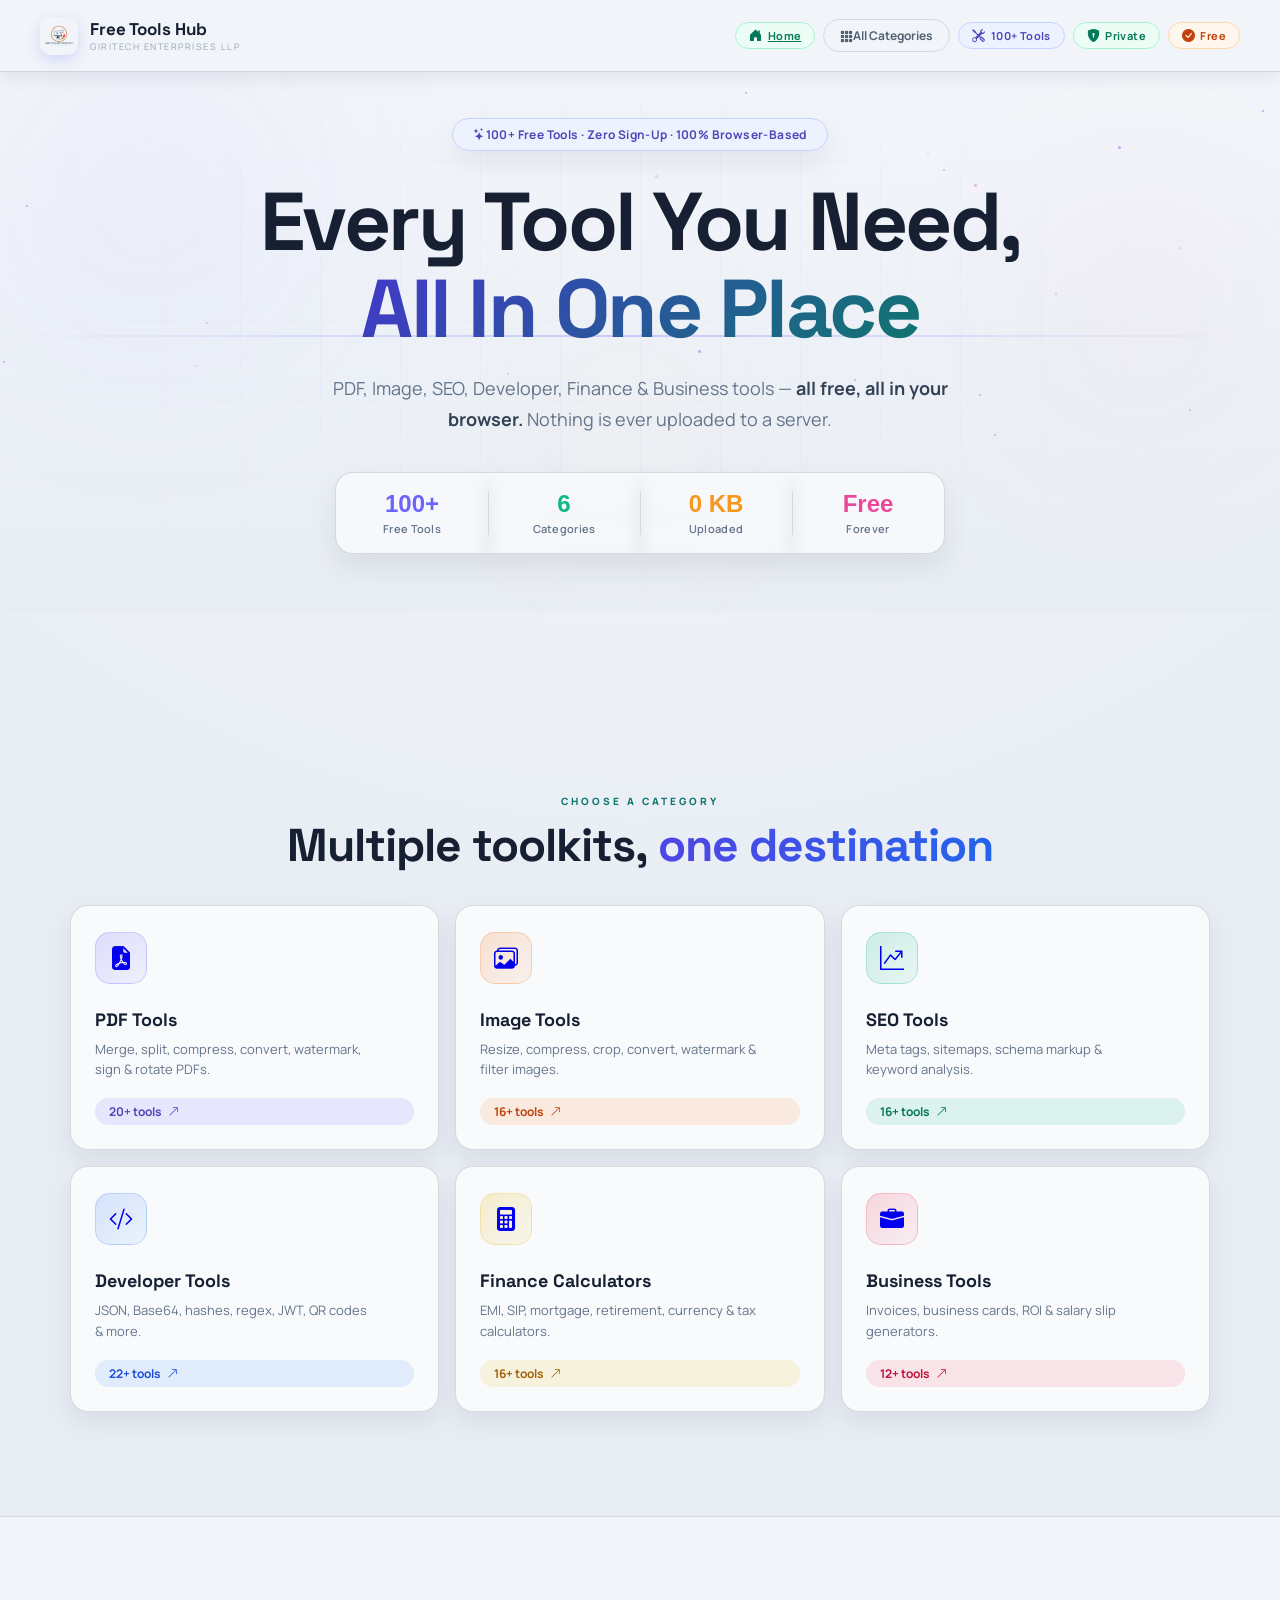
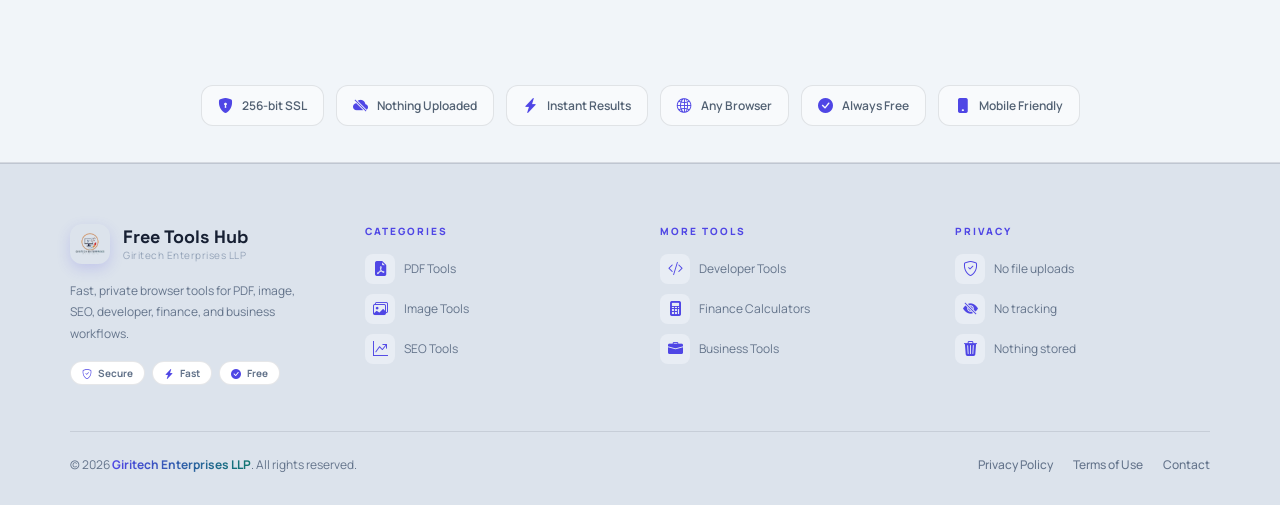
==== index.html @ 6972a011 "Add files via upload Updated the entire directory" ====
<!DOCTYPE html>
<html lang="en">
<head>
<meta charset="UTF-8"/>
<meta name="viewport" content="width=device-width,initial-scale=1.0"/>
<title>Free Online Tools Hub — PDF, Image, SEO, Developer & Finance | Giritech</title>
<meta name="description" content="100+ free online tools across PDF, Image, SEO, Developer, Finance & Business categories. 100% browser-based — your data never leaves your device."/>
<meta name="robots" content="index, follow"/>
<link rel="canonical" href="https://freetoolshub.giritech.co.in/"/>
<meta property="og:type" content="website"/>
<meta property="og:title" content="Free Online Tools Hub | Giritech Enterprises LLP"/>
<meta property="og:description" content="Fast, private browser tools for PDFs, images, SEO, developers, finance, and business."/>
<meta property="og:url" content="https://freetoolshub.giritech.co.in/"/>
<meta property="og:site_name" content="Giritech Enterprises LLP"/>
<meta name="twitter:card" content="summary"/>
<meta name="twitter:title" content="Free Online Tools Hub | Giritech Enterprises LLP"/>
<meta name="twitter:description" content="100+ free browser-based tools. Your files never leave your device."/>
<link rel="preconnect" href="https://fonts.googleapis.com"/>
<link rel="preconnect" href="https://fonts.gstatic.com" crossorigin/>
<link href="https://fonts.googleapis.com/css2?family=Manrope:wght@400;500;600;700;800&family=Space+Grotesk:wght@500;600;700&display=swap" rel="stylesheet"/>
<link rel="stylesheet" href="https://cdn.jsdelivr.net/npm/bootstrap-icons@1.11.3/font/bootstrap-icons.min.css"/>
<link rel="icon" type="image/x-icon" href="favicon.ico"/>
<link rel="stylesheet" href="css/common.css"/>
<!-- Monetag -->
<script>(function(s){s.dataset.zone='11674093',s.src='https://nap5k.com/tag.min.js'})([document.documentElement, document.body].filter(Boolean).pop().appendChild(document.createElement('script')))</script>
<!-- Monetag end -->
<script type="application/ld+json">
{"@context":"https://schema.org","@type":"WebSite","name":"Free Tools Hub","alternateName":"Giritech Enterprises LLP Free Online Tools","url":"https://freetoolshub.giritech.co.in/","publisher":{"@type":"Organization","name":"Giritech Enterprises LLP","url":"https://www.giritech.co.in"},"description":"100+ free browser-based tools for PDF, image, SEO, developer, finance, and business workflows."}
</script>
<style>
  .hub-page{background:radial-gradient(circle at 50% -10%,#F8FAFC 0%,var(--bg) 48%)}
  .hub-hero{min-height:68vh;padding-top:108px;padding-bottom:48px}
  .hub-hero .hero-grid{opacity:.48}
  .hub-hero .hero-orb{opacity:.55;filter:blur(90px)}
  .hub-hero .hero-content{max-width:880px}
  .hub-hero .hero-badge{background:#EEF2FF;border-color:#C7D2FE;color:#5146B8;box-shadow:0 10px 30px rgba(15,23,42,.08)}
  .hub-hero .hero-h1{font-size:clamp(40px,7vw,82px);letter-spacing:-2.5px}
  .hub-hero .hero-sub{color:#64748B;max-width:620px}
  .hub-hero .hero-sub strong{color:#334155}
  .hub-hero .stats-row{gap:0;border:1px solid rgba(15,23,42,.14);border-radius:18px;background:rgba(248,250,252,.84);backdrop-filter:blur(14px);overflow:hidden;max-width:610px;margin:0 auto;box-shadow:0 12px 28px rgba(15,23,42,.08)}
  .hub-hero .stat-card{min-width:145px;flex:1;border:0;border-radius:0;background:transparent;padding:17px 18px;position:relative}
  .hub-hero .stat-card+.stat-card:before{content:'';position:absolute;left:0;top:22%;height:56%;width:1px;background:rgba(15,23,42,.1)}
  .hub-section{padding:62px 24px 104px;max-width:1200px;margin:0 auto}
  .hub-section .section-intro{margin-bottom:34px}
  .hub-section .sec-label{color:#0F766E;letter-spacing:3px}
  .hub-section .section-h2{font-size:clamp(28px,4vw,46px)}
  .ad-slot{width:100%;max-width:728px;min-height:90px;margin:0 auto 30px;text-align:center;overflow:hidden;contain:layout paint}
  .ad-slot iframe{display:block;width:100%!important;max-width:728px;border:0;margin:0 auto}
  .ad-slot script{display:none}
  .hub-grid{padding:0;grid-template-columns:repeat(3,1fr);gap:16px}
  .hub-card{border-radius:18px;padding:26px 24px 24px;background:#F8FAFC;border-color:rgba(15,23,42,.14);min-height:244px;display:flex;flex-direction:column;box-shadow:0 10px 24px rgba(15,23,42,.07)}
  .hub-card:after{content:'';position:absolute;inset:auto 24px 0;height:2px;background:var(--tc);transform:scaleX(0);transform-origin:left;transition:transform .3s ease}
  .hub-card:hover{transform:translateY(-5px);border-color:color-mix(in srgb,var(--tc) 60%,white 10%);box-shadow:0 22px 50px rgba(15,23,42,.16)}
  .hub-card:hover:after{transform:scaleX(1)}
  .hub-card-icon{width:52px;height:52px;border-radius:15px;font-size:24px;margin-bottom:24px}
  .hub-card-title{font-size:18px;margin-bottom:8px}
  .hub-card-desc{color:#64748B;max-width:280px;margin-bottom:18px}
  .hub-card-count{margin-top:auto}
  @media(max-width:850px){.hub-grid{grid-template-columns:repeat(2,1fr)}}
  @media(max-width:560px){#nav{gap:8px;padding:10px 12px}.nav-brand{gap:8px;min-width:0}.nav-title{font-size:14px;white-space:nowrap}.nav-sub{display:none}.nav-pills{gap:4px}.pill{padding:5px 8px;font-size:10px}.hub-hero{min-height:0;padding-top:136px;padding-bottom:44px}.hub-hero .hero-badge{max-width:100%;padding:7px 12px;font-size:10px;white-space:normal;justify-content:center}.hub-hero .hero-h1{font-size:clamp(36px,11vw,52px);letter-spacing:-1.5px}.hub-hero .hero-sub{font-size:14px;line-height:1.6;margin-bottom:28px}.hub-hero .stats-row{display:grid;grid-template-columns:1fr 1fr;max-width:320px}.hub-hero .stat-card{min-width:0;padding:15px 10px}.hub-hero .stat-card:nth-child(3):before{display:none}.hub-section{padding:44px 16px 72px}.hub-section .section-intro{margin-bottom:26px}.hub-grid{grid-template-columns:1fr;gap:14px}.hub-card{min-height:220px;padding:22px 20px}.hub-card-icon{margin-bottom:18px}.ad-slot{min-height:50px;margin-bottom:24px}}
</style>
</head>
<body class="hub-page">

<nav id="nav">
  <a href="index.html" class="nav-brand">
    <img class="brand-mark" src="favicon.ico" alt="Giritech Enterprises LLP"/>
    <div class="nav-brand-text"><span class="nav-title">Free Tools Hub</span><span class="nav-sub">100+ Free Online Tools</span></div>
  </a>
  <div class="nav-pills">
    <a href="https://www.giritech.co.in" class="pill pill-green"><i class="bi bi-house-door-fill" aria-hidden="true"></i> Home</a>
    <span class="pill pill-purple"><i class="bi bi-grid-3x3-gap-fill" aria-hidden="true"></i> 100+ Tools</span>
    <span class="pill pill-green"><i class="bi bi-shield-lock-fill" aria-hidden="true"></i> Private</span>
    <span class="pill pill-orange"><i class="bi bi-check-circle-fill" aria-hidden="true"></i> Free</span>
  </div>
</nav>

<section class="hero hub-hero" id="hero">
  <div class="hero-grid" aria-hidden="true"></div>
  <div class="hero-orb orb1" aria-hidden="true"></div>
  <div class="hero-orb orb2" aria-hidden="true"></div>
  <div class="hero-orb orb3" aria-hidden="true"></div>
  <div class="scanline" aria-hidden="true"></div>
  <div id="particles" aria-hidden="true"></div>
  <div class="hero-content">
    
    <div class="fade-up"><span class="hero-badge"><i class="bi bi-stars" aria-hidden="true"></i> 100+ Free Tools · Zero Sign-Up · 100% Browser-Based</span></div>
    <h1 class="hero-h1 fade-up" style="animation-delay:.08s">Every Tool You Need,<br><span class="grad">All In One Place</span></h1>
    <p class="hero-sub fade-up" style="animation-delay:.16s">PDF, Image, SEO, Developer, Finance &amp; Business tools — <strong>all free, all in your browser.</strong> Nothing is ever uploaded to a server.</p>
    
    <div class="stats-row fade-up" style="animation-delay:.32s">
      <div class="stat-card"><span class="stat-num" style="color:#6C63FF">100+</span><span class="stat-label">Free Tools</span></div>
      <div class="stat-card"><span class="stat-num" style="color:#10B981">6</span><span class="stat-label">Categories</span></div>
      <div class="stat-card"><span class="stat-num" style="color:#F7971E">0 KB</span><span class="stat-label">Uploaded</span></div>
      <div class="stat-card"><span class="stat-num" style="color:#EC4899">Free</span><span class="stat-label">Forever</span></div>
    </div>
  </div>
</section>

<section class="hub-section">
    <div class="section-intro">
      <div class="ad-slot" aria-label="Sponsored content">
        <script>
          atOptions = {
            'key' : 'a992779e286e363959c3031c5b8635be',
            'format' : 'iframe',
            'height' : 90,
            'width' : 728,
            'params' : {}
          };
        </script>
        <script src="https://www.highrevenueformat.com/a992779e286e363959c3031c5b8635be/invoke.js"></script>
      </div>
    <span class="sec-label">Choose a category</span>
    <h2 class="section-h2">Multiple toolkits, <span class="grad2">one destination</span></h2>
  </div>

  <div class="hub-grid">
    <a href="pdf-tools.html" class="hub-card" style="--tc:#6C63FF">
      <div class="hub-card-icon" style="background:linear-gradient(135deg,#6C63FF30,#6C63FF10);border:1px solid #6C63FF40"><i class="bi bi-file-earmark-pdf-fill" aria-hidden="true"></i></div>
      <div class="hub-card-title">PDF Tools</div>
      <div class="hub-card-desc">Merge, split, compress, convert, watermark, sign &amp; rotate PDFs.</div>
      <span class="hub-card-count" style="background:#6C63FF20;color:#5146B8">20+ tools <i class="bi bi-arrow-up-right" aria-hidden="true"></i></span>
    </a>

    <a href="image-tools.html" class="hub-card" style="--tc:#F97316">
      <div class="hub-card-icon" style="background:linear-gradient(135deg,#F9731630,#F9731610);border:1px solid #F9731640"><i class="bi bi-images" aria-hidden="true"></i></div>
      <div class="hub-card-title">Image Tools</div>
      <div class="hub-card-desc">Resize, compress, crop, convert, watermark &amp; filter images.</div>
      <span class="hub-card-count" style="background:#F9731620;color:#C2410C">16+ tools <i class="bi bi-arrow-up-right" aria-hidden="true"></i></span>
    </a>

    <a href="seo-tools.html" class="hub-card" style="--tc:#10B981">
      <div class="hub-card-icon" style="background:linear-gradient(135deg,#10B98130,#10B98110);border:1px solid #10B98140"><i class="bi bi-graph-up-arrow" aria-hidden="true"></i></div>
      <div class="hub-card-title">SEO Tools</div>
      <div class="hub-card-desc">Meta tags, sitemaps, schema markup &amp; keyword analysis.</div>
      <span class="hub-card-count" style="background:#10B98120;color:#047857">16+ tools <i class="bi bi-arrow-up-right" aria-hidden="true"></i></span>
    </a>

    <a href="dev-tools.html" class="hub-card" style="--tc:#3B82F6">
      <div class="hub-card-icon" style="background:linear-gradient(135deg,#3B82F630,#3B82F610);border:1px solid #3B82F640"><i class="bi bi-code-slash" aria-hidden="true"></i></div>
      <div class="hub-card-title">Developer Tools</div>
      <div class="hub-card-desc">JSON, Base64, hashes, regex, JWT, QR codes &amp; more.</div>
      <span class="hub-card-count" style="background:#3B82F620;color:#1D4ED8">22+ tools <i class="bi bi-arrow-up-right" aria-hidden="true"></i></span>
    </a>

    <a href="finance-tools.html" class="hub-card" style="--tc:#EAB308">
      <div class="hub-card-icon" style="background:linear-gradient(135deg,#EAB30830,#EAB30810);border:1px solid #EAB30840"><i class="bi bi-calculator-fill" aria-hidden="true"></i></div>
      <div class="hub-card-title">Finance Calculators</div>
      <div class="hub-card-desc">EMI, SIP, mortgage, retirement, currency &amp; tax calculators.</div>
      <span class="hub-card-count" style="background:#EAB30820;color:#A16207">16+ tools <i class="bi bi-arrow-up-right" aria-hidden="true"></i></span>
    </a>

    <a href="business-tools.html" class="hub-card" style="--tc:#F43F5E">
      <div class="hub-card-icon" style="background:linear-gradient(135deg,#F43F5E30,#F43F5E10);border:1px solid #F43F5E40"><i class="bi bi-briefcase-fill" aria-hidden="true"></i></div>
      <div class="hub-card-title">Business Tools</div>
      <div class="hub-card-desc">Invoices, business cards, ROI &amp; salary slip generators.</div>
      <span class="hub-card-count" style="background:#F43F5E20;color:#BE123C">12+ tools <i class="bi bi-arrow-up-right" aria-hidden="true"></i></span>
    </a>
  </div>
  
</section>

<section class="trust-strip">
  <div class="trust-inner">
    <div class="trust-ad ad-slot" aria-label="Sponsored content">
      <script async="async" data-cfasync="false" src="https://pl30539934.effectivecpmnetwork.com/69bb447befc1f5a0e4f8febb022dc40a/invoke.js"></script>
      <div id="container-69bb447befc1f5a0e4f8febb022dc40a"></div>
    </div>
    <div class="trust-badges">
    <div class="badge-item"><i class="bi bi-shield-lock-fill" aria-hidden="true"></i><span>256-bit SSL</span></div>
    <div class="badge-item"><i class="bi bi-cloud-slash-fill" aria-hidden="true"></i><span>Nothing Uploaded</span></div>
    <div class="badge-item"><i class="bi bi-lightning-charge-fill" aria-hidden="true"></i><span>Instant Results</span></div>
    <div class="badge-item"><i class="bi bi-globe2" aria-hidden="true"></i><span>Any Browser</span></div>
    <div class="badge-item"><i class="bi bi-check-circle-fill" aria-hidden="true"></i><span>Always Free</span></div>
    <div class="badge-item"><i class="bi bi-phone-fill" aria-hidden="true"></i><span>Mobile Friendly</span></div>
    </div>
    </div>
</section>

<footer class="site-footer">
  <div class="footer-inner">
    <div class="footer-grid">
      <div>
        <div class="footer-logo-wrap">
          <img class="brand-mark footer-mark" src="favicon.ico" alt="Giritech Enterprises LLP"/>
          <div><div class="footer-brand-name">Free Tools Hub</div><div class="footer-brand-sub">100+ Free Online Tools</div></div>
        </div>
        <p class="footer-desc">Free, fast &amp; completely private. Everything runs in your browser — no accounts, no limits.</p>
        <div class="footer-tags"><span class="ftag"><i class="bi bi-shield-check" aria-hidden="true"></i> Secure</span><span class="ftag"><i class="bi bi-lightning-charge-fill" aria-hidden="true"></i> Fast</span><span class="ftag"><i class="bi bi-check-circle-fill" aria-hidden="true"></i> Free</span></div>
      </div>
      <div>
        <h3 class="footer-col-title" style="color:#6C63FF">Categories</h3>
        <ul class="footer-list">
          <li onclick="location.href='pdf-tools.html'"><span class="ficon" style="background:rgba(108,99,255,0.12)"><i class="bi bi-file-earmark-pdf-fill" aria-hidden="true"></i></span>PDF Tools</li>
          <li onclick="location.href='image-tools.html'"><span class="ficon" style="background:rgba(108,99,255,0.12)"><i class="bi bi-images" aria-hidden="true"></i></span>Image Tools</li>
          <li onclick="location.href='seo-tools.html'"><span class="ficon" style="background:rgba(108,99,255,0.12)"><i class="bi bi-graph-up-arrow" aria-hidden="true"></i></span>SEO Tools</li>
        </ul>
      </div>
      <div>
        <h3 class="footer-col-title" style="color:#EC4899">More</h3>
        <ul class="footer-list">
          <li onclick="location.href='dev-tools.html'"><span class="ficon" style="background:rgba(236,72,153,0.12)"><i class="bi bi-code-slash" aria-hidden="true"></i></span>Developer Tools</li>
          <li onclick="location.href='finance-tools.html'"><span class="ficon" style="background:rgba(236,72,153,0.12)"><i class="bi bi-calculator-fill" aria-hidden="true"></i></span>Finance Calculators</li>
          <li onclick="location.href='business-tools.html'"><span class="ficon" style="background:rgba(236,72,153,0.12)"><i class="bi bi-briefcase-fill" aria-hidden="true"></i></span>Business Tools</li>
        </ul>
      </div>
      <div>
        <h3 class="footer-col-title" style="color:#10B981">Privacy</h3>
        <ul class="footer-list">
          <li><span class="ficon" style="background:rgba(16,185,129,0.12)"><i class="bi bi-shield-check" aria-hidden="true"></i></span>No file uploads</li>
          <li><span class="ficon" style="background:rgba(16,185,129,0.12)"><i class="bi bi-eye-slash-fill" aria-hidden="true"></i></span>No tracking</li>
          <li><span class="ficon" style="background:rgba(16,185,129,0.12)"><i class="bi bi-trash3-fill" aria-hidden="true"></i></span>Nothing stored</li>
        </ul>
      </div>
    </div>
    <div class="footer-bottom">
      <p class="footer-copy">© <span id="yr"></span> <span class="footer-brand-grad">Giritech Enterprises LLP</span>. All rights reserved.</p>
      <nav class="footer-links"><a href="https://www.giritech.co.in/privacy">Privacy Policy</a><a href="https://www.giritech.co.in/t&c">Terms of Use</a><a href="https://www.giritech.co.in/contact">Contact</a></nav>
    </div>
  </div>
</footer>

<script src="js/common.js"></script>
</body>
</html>
---- css/common.css ----
/* ════════════ FREE TOOLS HUB — common.css ════════════ */
*,*::before,*::after{box-sizing:border-box;margin:0;padding:0}
html{scroll-behavior:smooth;overflow-x:hidden}
:root{
  --bg:#E8EDF4;--surface:rgba(15,23,42,0.06);--border:rgba(15,23,42,0.14);
  --text:#172033;--text2:#526173;--text3:#64748B;--muted:#94A3B8;
  --p:#4F46E5;--s:#0F766E;--t:#D97706;
  --green:#0F766E;--blue:#2563EB;--radius:16px;--nav-h:72px;
}
body{font-family:'Manrope',system-ui,sans-serif;background:var(--bg);color:var(--text);min-height:100vh;-webkit-font-smoothing:antialiased;overflow-x:hidden}
::-webkit-scrollbar{width:7px}::-webkit-scrollbar-track{background:#DDE4ED}::-webkit-scrollbar-thumb{background:#94A3B8;border-radius:99px}

@keyframes fadeUp{from{opacity:0;transform:translateY(28px)}to{opacity:1;transform:translateY(0)}}
@keyframes float{0%,100%{transform:translateY(0) rotate(-2deg)}50%{transform:translateY(-14px) rotate(2deg)}}
@keyframes gradShift{0%{background-position:0% 50%}50%{background-position:100% 50%}100%{background-position:0% 50%}}
@keyframes scanLine{0%{top:-2px}100%{top:100%}}
@keyframes countUp{from{opacity:0;transform:scale(0.7)}to{opacity:1;transform:scale(1)}}
@keyframes twinkle{0%,100%{opacity:0;transform:scale(0.3)}50%{opacity:1;transform:scale(1)}}
@keyframes spin{to{transform:rotate(360deg)}}

.fade-up{animation:fadeUp 0.7s cubic-bezier(0.16,1,0.3,1) both}
.grad{background:linear-gradient(135deg,#4338CA,#0F766E);-webkit-background-clip:text;-webkit-text-fill-color:transparent;background-clip:text}
.grad2{background:linear-gradient(90deg,var(--p),var(--blue));-webkit-background-clip:text;-webkit-text-fill-color:transparent;background-clip:text}

/* NAV */
#nav{position:fixed;top:0;left:0;right:0;z-index:500;height:var(--nav-h);display:flex;align-items:center;justify-content:space-between;padding:0 40px;background:rgba(7,8,15,0.88);backdrop-filter:blur(24px);-webkit-backdrop-filter:blur(24px);border-bottom:1px solid rgba(255,255,255,0.07)}
.nav-brand{display:flex;align-items:center;gap:12px;text-decoration:none;cursor:pointer}
.nav-brand:has(> svg)::before{content:'';width:38px;height:38px;display:block;flex:0 0 auto;border-radius:11px;background:url('../favicon.ico') center/cover no-repeat;box-shadow:0 5px 14px rgba(79,70,229,.18)}
.nav-brand > svg{display:none}
.brand-mark{width:38px;height:38px;display:block;border-radius:11px;object-fit:cover;box-shadow:0 5px 14px rgba(79,70,229,.18)}
.footer-mark{width:40px;height:40px;border-radius:12px}
.bi{line-height:1;vertical-align:-.08em}
.nav-brand-text{display:flex;flex-direction:column}
.nav-title{font-family:'Space Grotesk',sans-serif;font-weight:700;font-size:17px;color:#172033;letter-spacing:0}
.nav-sub{font-size:9px;color:var(--muted);letter-spacing:1.5px;text-transform:uppercase}
.nav-pills{display:flex;align-items:center;gap:8px}
.nav-pills .bi{font-size:13px}
.nav-hub-link{font-size:12px;font-weight:700;color:var(--text2);text-decoration:none;padding:7px 16px;border-radius:99px;border:1px solid rgba(255,255,255,0.1);transition:all .2s}
.nav-hub-link:hover{color:var(--text);background:rgba(255,255,255,0.06)}
.pill{display:inline-flex;align-items:center;gap:5px;padding:5px 13px;border-radius:99px;font-size:11px;font-weight:700;letter-spacing:0.4px}
.pill-purple{background:rgba(108,99,255,0.15);color:#A78BFA;border:1px solid rgba(108,99,255,0.25)}
.pill-green{background:rgba(16,185,129,0.12);color:#34D399;border:1px solid rgba(16,185,129,0.25)}
.pill-orange{background:rgba(247,151,30,0.12);color:#FCD34D;border:1px solid rgba(247,151,30,0.25)}

/* HERO */
.hero{min-height:86vh;display:flex;flex-direction:column;align-items:center;justify-content:center;text-align:center;padding:90px 20px 50px;position:relative;overflow:hidden}
.hero-grid{position:absolute;inset:0;background-image:linear-gradient(rgba(108,99,255,0.05) 1px,transparent 1px),linear-gradient(90deg,rgba(108,99,255,0.05) 1px,transparent 1px);background-size:80px 80px;-webkit-mask-image:radial-gradient(ellipse at center,black 40%,transparent 80%);mask-image:radial-gradient(ellipse at center,black 40%,transparent 80%);pointer-events:none}
.hero-orb{position:absolute;border-radius:50%;filter:blur(70px);pointer-events:none}
.orb1{width:560px;height:560px;background:radial-gradient(circle,rgba(108,99,255,0.22),transparent 65%);top:-80px;left:-130px}
.orb2{width:440px;height:440px;background:radial-gradient(circle,rgba(236,72,153,0.16),transparent 65%);top:100px;right:-80px}
.orb3{width:360px;height:360px;background:radial-gradient(circle,rgba(247,151,30,0.1),transparent 65%);bottom:0;left:35%}
.scanline{position:absolute;left:0;right:0;height:2px;background:linear-gradient(90deg,transparent,rgba(108,99,255,0.5),transparent);animation:scanLine 7s linear infinite;pointer-events:none}
#particles{position:absolute;inset:0;pointer-events:none;overflow:hidden}
.hero-content{position:relative;z-index:2;max-width:800px;margin:0 auto}
.hero-badge{display:inline-flex;align-items:center;padding:7px 20px;border-radius:99px;background:rgba(108,99,255,0.18);color:#A78BFA;border:1px solid rgba(108,99,255,0.3);font-size:12px;font-weight:700;letter-spacing:0.4px;margin-bottom:28px}
.hero-h1{font-family:'Space Grotesk',sans-serif;font-size:clamp(34px,6.5vw,70px);font-weight:700;line-height:1.06;letter-spacing:-2px;margin-bottom:20px}
.hero-sub{font-size:clamp(15px,2.2vw,18px);color:var(--text3);max-width:540px;margin:0 auto 36px;line-height:1.75}
.hero-sub strong{color:var(--text2)}
.search-wrap{position:relative;max-width:480px;margin:0 auto 48px}
.search-glow{position:absolute;inset:-1px;border-radius:60px;background:linear-gradient(135deg,var(--p),var(--s),var(--t));background-size:200%;animation:gradShift 4s ease infinite;z-index:-1;filter:blur(9px);opacity:0.5}
.search-inner{position:relative;background:rgba(13,15,26,0.95);border-radius:60px;border:1px solid rgba(255,255,255,0.1);display:flex;align-items:center}
.search-icon{position:absolute;left:20px;font-size:17px;color:var(--text3);pointer-events:none}
#searchInput{width:100%;padding:16px 22px 16px 52px;border-radius:60px;border:none;font-size:15px;color:var(--text);outline:none;background:transparent;font-family:inherit}
#searchInput::placeholder{color:var(--text3)}
.stats-row{display:flex;flex-wrap:wrap;gap:14px;justify-content:center}
.stat-card{display:flex;flex-direction:column;align-items:center;padding:18px 24px;border-radius:18px;background:rgba(255,255,255,0.04);border:1px solid rgba(255,255,255,0.08);animation:countUp 0.5s cubic-bezier(0.34,1.56,0.64,1) both}
.stat-num{font-family:'Syne',sans-serif;font-size:24px;font-weight:800;margin-bottom:3px}
.stat-label{font-size:11px;color:var(--muted);font-weight:600;letter-spacing:0.3px}

/* TOOLS GRID */
.tools-section{padding:60px 24px 90px;max-width:1140px;margin:0 auto}
.section-intro{text-align:center;margin-bottom:46px}
.sec-label{display:block;font-size:10px;font-weight:800;letter-spacing:3px;text-transform:uppercase;color:var(--p);margin-bottom:12px}
.section-h2{font-family:'Space Grotesk',sans-serif;font-size:clamp(24px,3.6vw,40px);font-weight:700;color:var(--text);letter-spacing:-1px;line-height:1.1}
.section-sub{font-size:14px;color:var(--muted);margin-top:8px}
.cat-header{display:flex;align-items:center;gap:14px;margin-bottom:18px}
.cat-line{flex:1;height:1px;background:linear-gradient(90deg,rgba(108,99,255,0.22),transparent)}
.cat-icon{font-size:16px}
.cat-label{font-size:10px;font-weight:800;letter-spacing:3px;text-transform:uppercase;color:var(--p)}
.cat-section{margin-bottom:44px}
.tools-grid{display:grid;grid-template-columns:repeat(auto-fill,minmax(210px,1fr));gap:14px}
.tool-card{border-radius:18px;padding:23px 20px;cursor:pointer;text-align:left;position:relative;overflow:hidden;border:1px solid rgba(255,255,255,0.07);background:rgba(255,255,255,0.03);color:var(--text);width:100%;transition:transform .3s cubic-bezier(.16,1,.3,1),box-shadow .3s,border-color .3s;font-family:inherit}
.tool-card::before{content:'';position:absolute;inset:0;background:linear-gradient(135deg,var(--tc,#6C63FF),transparent 65%);opacity:0;transition:opacity .3s}
.tool-card:hover{transform:translateY(-5px);border-color:var(--tc,#6C63FF);box-shadow:0 20px 50px rgba(0,0,0,0.5),0 0 0 1px var(--tc,#6C63FF),0 0 32px var(--tc,#6C63FF)}
.tool-card:hover::before{opacity:.08}
.tc-blob1{position:absolute;top:-26px;right:-26px;width:96px;height:96px;border-radius:50%;pointer-events:none}
.tc-icon{width:46px;height:46px;border-radius:13px;display:flex;align-items:center;justify-content:center;font-size:21px;margin-bottom:13px}
.tc-cat{font-size:9px;font-weight:800;letter-spacing:1.8px;text-transform:uppercase;margin-bottom:5px}
.tc-title{font-family:'Space Grotesk',sans-serif;font-weight:600;font-size:14px;color:var(--text);margin-bottom:6px;line-height:1.3}
.tc-desc{font-size:11.5px;color:var(--text3);line-height:1.6;margin-bottom:15px}
.tc-cta{display:flex;align-items:center;gap:6px;font-size:11.5px;font-weight:700}
.tc-arrow{width:18px;height:18px;border-radius:50%;display:flex;align-items:center;justify-content:center;font-size:9px}
.no-results{text-align:center;color:var(--text3);font-size:15px;padding:60px 0}

/* PANEL */
.panel-section{padding-top:var(--nav-h)}
.panel-inner{max-width:640px;margin:0 auto;padding:40px 24px 90px}
.back-btn{display:inline-flex;align-items:center;gap:8px;background:none;border:1px solid rgba(255,255,255,0.1);cursor:pointer;color:var(--text2);font-weight:600;font-size:14px;padding:10px 20px;border-radius:99px;font-family:inherit;transition:all .2s;margin-bottom:30px}
.back-btn:hover{color:var(--text);border-color:rgba(255,255,255,0.22);background:rgba(255,255,255,0.05)}
.tool-header{border-radius:22px;padding:28px;margin-bottom:28px;position:relative;overflow:hidden}
.tool-header-glow{position:absolute;top:-40px;right:-40px;width:150px;height:150px;border-radius:50%;pointer-events:none}
.tool-header-body{display:flex;align-items:center;gap:18px;position:relative}
.tool-header-icon{width:64px;height:64px;border-radius:18px;display:flex;align-items:center;justify-content:center;font-size:30px;flex-shrink:0}
.tool-header-cat{font-size:9px;font-weight:800;letter-spacing:2px;text-transform:uppercase;display:block;margin-bottom:6px}
.tool-header-title{font-family:'Space Grotesk',sans-serif;font-size:21px;font-weight:700;color:var(--text);line-height:1.15}
.tool-header-desc{font-size:13px;color:var(--text3);margin-top:5px}

/* FORM ELEMENTS */
.setting-block{margin-bottom:20px}
.setting-label{display:block;font-weight:700;font-size:13px;color:var(--text2);margin-bottom:8px}
.inp,.ta,select.inp{width:100%;padding:13px 16px;border-radius:12px;border:1.5px solid rgba(255,255,255,0.09);background:rgba(255,255,255,0.04);color:var(--text);font-size:14px;outline:none;font-family:inherit;transition:border-color .2s,box-shadow .2s}
.inp:focus,.ta:focus{border-color:var(--p);box-shadow:0 0 0 3px rgba(108,99,255,0.15)}
.inp::placeholder,.ta::placeholder{color:var(--text3)}
.ta{resize:vertical;min-height:90px;line-height:1.6}
.ta.mono{font-family:'SF Mono',Consolas,monospace;font-size:13px}
.row2{display:grid;grid-template-columns:1fr 1fr;gap:14px}
.row3{display:grid;grid-template-columns:1fr 1fr 1fr;gap:10px}
@media(max-width:480px){.row2,.row3{grid-template-columns:1fr}}

.choice-row{display:flex;gap:10px;flex-wrap:wrap}
.ch{flex:1;min-width:80px;padding:11px 6px;border-radius:12px;border:1.5px solid rgba(255,255,255,0.1);background:rgba(255,255,255,0.03);color:#64748B;font-weight:700;font-size:13px;cursor:pointer;font-family:inherit;transition:all .2s}
.ch.active{color:var(--p);background:rgba(108,99,255,0.15);border-color:var(--p)}

input[type=range]{-webkit-appearance:none;appearance:none;height:5px;border-radius:99px;background:#1E293B;outline:none;cursor:pointer;width:100%}
input[type=range]::-webkit-slider-thumb{-webkit-appearance:none;width:20px;height:20px;border-radius:50%;background:linear-gradient(135deg,var(--p),var(--s));cursor:pointer;box-shadow:0 0 0 4px rgba(108,99,255,0.2),0 4px 12px rgba(108,99,255,0.5)}
input[type=color]{width:48px;height:38px;border:1.5px solid rgba(255,255,255,0.1);border-radius:9px;padding:2px;cursor:pointer;background:transparent}

.run-btn{width:100%;padding:16px;border-radius:14px;border:none;color:#fff;font-weight:800;font-size:16px;cursor:pointer;font-family:inherit;transition:all .25s;margin-top:6px}
.run-btn:disabled{background:#1E293B!important;color:#475569;cursor:not-allowed;box-shadow:none!important}
.btn-sm{padding:9px 18px;border-radius:10px;border:1.5px solid rgba(255,255,255,0.1);background:rgba(255,255,255,0.04);color:var(--text2);font-weight:700;font-size:12.5px;cursor:pointer;font-family:inherit;transition:all .2s}
.btn-sm:hover{color:var(--text);background:rgba(255,255,255,0.08)}

.msg{margin-top:15px;padding:13px 18px;border-radius:12px;font-weight:600;font-size:13.5px;line-height:1.5}
.msg a{color:inherit;text-decoration:underline}
.msg-ok{background:rgba(16,185,129,0.1);border:1px solid rgba(16,185,129,0.25);color:#34D399}
.msg-err{background:rgba(239,68,68,0.1);border:1px solid rgba(239,68,68,0.25);color:#F87171}
.msg-info{background:rgba(108,99,255,0.1);border:1px solid rgba(108,99,255,0.25);color:#A78BFA}

.out-block{margin-top:18px}
.out-head{display:flex;justify-content:space-between;align-items:center;margin-bottom:10px}
.out-label{font-weight:700;font-size:13px;color:var(--text2)}
.out-copy{padding:7px 16px;border-radius:8px;border:none;background:linear-gradient(135deg,var(--p),var(--s));color:#fff;font-weight:700;font-size:12px;cursor:pointer;font-family:inherit}

/* chips */
.chip-row{display:flex;flex-wrap:wrap;gap:8px;margin-top:14px}
.chip{display:flex;align-items:center;gap:8px;padding:7px 13px;border-radius:99px;font-size:12px;font-weight:600}
.chip-name{max-width:140px;overflow:hidden;text-overflow:ellipsis;white-space:nowrap}
.chip-size{font-size:10px;color:var(--text3)}
.chip-rm{border:none;background:none;cursor:pointer;color:var(--text3);font-size:13px;padding:0;line-height:1}

/* dropzone */
.dropzone{border:2px dashed rgba(255,255,255,0.14);border-radius:18px;padding:40px 24px;text-align:center;cursor:pointer;background:rgba(255,255,255,0.02);transition:all .3s;position:relative;overflow:hidden}
.dropzone.drag{background:rgba(108,99,255,0.08);border-color:var(--p)}
.dropzone-icon{font-size:46px;margin-bottom:12px;display:block}
.dropzone-title{font-weight:700;font-size:15px;color:var(--text);margin-bottom:6px}
.dropzone-sub{font-size:12px;color:var(--text3);margin-bottom:18px}
.dropzone-btn{display:inline-block;padding:10px 26px;border-radius:99px;border:none;color:#fff;font-weight:700;font-size:13px;cursor:pointer;font-family:inherit}

/* result tables / cards */
.res-table{width:100%;border-collapse:collapse;font-size:13px;margin-top:8px}
.res-table th,.res-table td{text-align:left;padding:9px 12px;border-bottom:1px solid rgba(255,255,255,0.07)}
.res-table th{color:var(--text2);font-weight:700;font-size:11px;text-transform:uppercase;letter-spacing:0.5px}
.res-table td{color:var(--text)}
.kv-grid{display:grid;gap:10px}
.kv-row{display:flex;justify-content:space-between;padding:10px 14px;border-radius:10px;background:rgba(255,255,255,0.03);border:1px solid rgba(255,255,255,0.06);font-size:13px}
.kv-row b{color:var(--text)}
.img-result{border-radius:14px;overflow:hidden;border:1px solid rgba(255,255,255,0.08);margin-bottom:14px;position:relative}
.img-result img,.img-result canvas{width:100%;display:block}
.img-dl{position:absolute;top:12px;right:12px;padding:8px 18px;border-radius:10px;background:rgba(0,0,0,0.72);color:#fff;font-weight:700;font-size:12px;text-decoration:none;backdrop-filter:blur(8px);border:none;cursor:pointer;font-family:inherit}
.canvas-wrap{border-radius:14px;overflow:hidden;border:1px solid rgba(255,255,255,0.08);background:repeating-conic-gradient(#1a1d29 0% 25%,#15171f 0% 50%) 50%/16px 16px}
.canvas-wrap canvas{max-width:100%;display:block;margin:0 auto}

/* TRUST STRIP */
.trust-strip{border-top:1px solid rgba(255,255,255,0.05);border-bottom:1px solid rgba(255,255,255,0.05);padding:36px 20px;background:rgba(255,255,255,0.01)}
.trust-inner{max-width:980px;margin:0 auto;display:flex;flex-wrap:wrap;gap:12px;justify-content:center}
.trust-ad{flex:0 0 100%;margin-bottom:4px}
.trust-badges{display:flex;flex-wrap:wrap;gap:12px;justify-content:center;width:100%}
.badge-item{display:flex;align-items:center;gap:9px;padding:11px 16px;border-radius:12px;background:rgba(255,255,255,0.03);border:1px solid rgba(255,255,255,0.07);font-size:12px;font-weight:600;color:var(--text3)}
.badge-item .bi{font-size:15px;color:var(--p)}

/* FOOTER */
.site-footer{background:#050609;border-top:1px solid rgba(255,255,255,0.06);padding:60px 40px 32px}
.footer-inner{max-width:1140px;margin:0 auto}
.footer-grid{display:grid;grid-template-columns:repeat(auto-fit,minmax(180px,1fr));gap:40px;padding-bottom:46px;border-bottom:1px solid rgba(255,255,255,0.06)}
.footer-logo-wrap{display:flex;align-items:center;gap:13px;margin-bottom:16px}
.footer-logo-wrap:has(> svg)::before{content:'';width:40px;height:40px;display:block;flex:0 0 auto;border-radius:12px;background:url('../favicon.ico') center/cover no-repeat;box-shadow:0 5px 14px rgba(79,70,229,.18)}
.footer-logo-wrap > svg{display:none}
.footer-brand-name{font-family:'Space Grotesk',sans-serif;font-weight:700;font-size:18px;color:var(--text)}
.footer-brand-sub{font-size:10px;color:var(--muted);letter-spacing:.5px}
.footer-desc{font-size:12px;color:var(--muted);line-height:1.8;max-width:230px}
.footer-tags{display:flex;flex-wrap:wrap;gap:7px;margin-top:16px}
.ftag{padding:4px 11px;border-radius:99px;background:rgba(255,255,255,0.04);border:1px solid rgba(255,255,255,0.08);font-size:10px;font-weight:700;color:var(--text3)}
.ftag .bi{margin-right:4px;color:var(--p)}
.footer-col-title{color:var(--p);font-weight:800;font-size:10px;letter-spacing:2px;text-transform:uppercase;margin-bottom:16px}
.footer-list{list-style:none;display:flex;flex-direction:column;gap:10px}
.footer-list li{display:flex;align-items:center;gap:9px;font-size:12px;color:var(--muted);cursor:pointer;transition:color .2s}
.footer-list li:hover{color:var(--text2)}
.ficon{width:30px;height:30px;border-radius:8px;display:flex;align-items:center;justify-content:center;font-size:15px;flex-shrink:0;background:#E8EDF4;color:var(--p)}
.footer-bottom{padding-top:24px;display:flex;flex-wrap:wrap;gap:14px;justify-content:space-between;align-items:center}
.footer-copy{font-size:12px;color:#1E293B}
.footer-brand-grad{background:linear-gradient(90deg,var(--p),var(--s));background-clip:text;-webkit-background-clip:text;-webkit-text-fill-color:transparent;font-weight:700}
.footer-links{display:flex;gap:20px}
.footer-links a{font-size:12px;color:#1E293B;text-decoration:none;font-weight:500;transition:color .2s}
.footer-links a:hover{color:var(--p)}

@media(max-width:560px){
  .trust-badges{display:grid;grid-template-columns:repeat(2,minmax(0,1fr));gap:8px}
  .badge-item{justify-content:center;padding:10px 8px;font-size:11px;min-width:0}
}

/* hub category cards (index.html) */
.hub-grid{display:grid;grid-template-columns:repeat(auto-fit,minmax(280px,1fr));gap:20px;max-width:1140px;margin:0 auto;padding:0 24px 100px}
.hub-card{display:block;text-decoration:none;border-radius:24px;padding:32px 28px;border:1.5px solid rgba(15,23,42,.12);background:#F8FAFC;position:relative;overflow:hidden;transition:all .3s cubic-bezier(.16,1,.3,1)}
.hub-card:hover{transform:translateY(-6px);box-shadow:0 24px 60px rgba(0,0,0,0.5)}
.hub-card-icon{width:60px;height:60px;border-radius:18px;display:flex;align-items:center;justify-content:center;font-size:28px;margin-bottom:18px}
.hub-card-title{font-family:'Space Grotesk',sans-serif;font-size:20px;font-weight:700;color:var(--text);margin-bottom:8px}
.hub-card-desc{font-size:13px;color:var(--text3);line-height:1.6;margin-bottom:16px}
.hub-card-count{display:inline-flex;align-items:center;gap:6px;font-size:12px;font-weight:700;padding:5px 14px;border-radius:99px}
.hub-card-count .bi{font-size:11px}

/* loading spinner */
.spinner{display:inline-block;width:16px;height:16px;border:2px solid rgba(255,255,255,0.2);border-top-color:#fff;border-radius:50%;animation:spin .7s linear infinite;vertical-align:middle;margin-right:8px}

@media(max-width:768px){
  #nav{padding:10px 16px;min-height:var(--nav-h);height:auto;flex-wrap:wrap;row-gap:9px}
  .nav-brand{flex:1;min-width:170px}
  .nav-pills{width:100%;overflow-x:auto;justify-content:flex-start;padding-bottom:2px;scrollbar-width:none}
  .nav-pills::-webkit-scrollbar{display:none}
  .pill-orange,.nav-hub-link{display:inline-flex;white-space:nowrap}
  .hero{padding:80px 16px 40px}
  .tools-section{padding:50px 16px 70px}
  .site-footer{padding:44px 18px 24px}
  .footer-grid{gap:30px}
}

/* Shared light surface treatment for every tool page. */
#nav{background:rgba(241,245,249,.94);border-bottom-color:rgba(15,23,42,.14);box-shadow:0 4px 20px rgba(15,23,42,.09)}
.nav-title,.footer-brand-name,.section-h2,.tc-title,.tool-header-title,.hub-card-title{color:var(--text)}
.nav-sub,.footer-brand-sub{color:#94A3B8}
.nav-hub-link{border-color:rgba(15,23,42,.12);color:var(--text2)}
.nav-hub-link:hover{color:var(--text);background:rgba(15,23,42,.05)}
.pill-purple{background:#EEF2FF;color:#5146B8;border-color:#C7D2FE}
.pill-green{background:#ECFDF5;color:#047857;border-color:#A7F3D0}
.pill-orange{background:#FFF7ED;color:#C2410C;border-color:#FED7AA}
.hero{background:linear-gradient(180deg,#F4F7FB 0%,#E8EDF4 100%)}
.hero-grid{background-image:linear-gradient(rgba(108,99,255,.06) 1px,transparent 1px),linear-gradient(90deg,rgba(108,99,255,.06) 1px,transparent 1px)}
.orb1{background:radial-gradient(circle,rgba(108,99,255,.12),transparent 65%)}
.orb2{background:radial-gradient(circle,rgba(236,72,153,.1),transparent 65%)}
.orb3{background:radial-gradient(circle,rgba(247,151,30,.08),transparent 65%)}
.scanline{background:linear-gradient(90deg,transparent,rgba(108,99,255,.28),transparent)}
.hero-badge{background:#EEF2FF;color:#5146B8;border-color:#C7D2FE}
.hero-sub,.tc-desc,.tool-header-desc,.section-sub{color:var(--text3)}
.hero-sub strong{color:var(--text2)}
.search-inner{background:#F8FAFC;border-color:rgba(15,23,42,.14);box-shadow:0 8px 24px rgba(15,23,42,.1)}
#searchInput{color:var(--text)}
#searchInput::placeholder{color:#94A3B8}
.stat-card{background:#F8FAFC;border-color:rgba(15,23,42,.13);box-shadow:0 8px 20px rgba(15,23,42,.08)}
.stat-label{color:#64748B}
.tool-card,.hub-card{background:#F8FAFC;border-color:rgba(15,23,42,.13);box-shadow:0 8px 24px rgba(15,23,42,.07)}
.tool-card:hover{box-shadow:0 18px 36px rgba(15,23,42,.12),0 0 0 1px var(--tc,#6C63FF)}
.back-btn,.btn-sm{border-color:rgba(15,23,42,.16);color:var(--text2);background:#F8FAFC}
.back-btn:hover,.btn-sm:hover{color:var(--text);background:#F8FAFC}
.inp,.ta,select.inp{border-color:rgba(15,23,42,.16);background:#F8FAFC;color:var(--text);box-shadow:0 3px 10px rgba(15,23,42,.05)}
.inp::placeholder,.ta::placeholder{color:#94A3B8}
.ch{border-color:rgba(15,23,42,.16);background:#F8FAFC;color:#64748B}
.ch.active{background:#EEF2FF}
input[type=range]{background:#CBD5E1}
input[type=color]{border-color:rgba(15,23,42,.14);background:#FFFFFF}
.run-btn{box-shadow:0 10px 20px rgba(108,99,255,.2)}
.run-btn:disabled{background:#E2E8F0!important;color:#94A3B8}
.msg-ok{color:#047857}.msg-err{color:#B91C1C}.msg-info{color:#5146B8}
.dropzone{border-color:#AAB7C8;background:#F8FAFC}
.dropzone.drag{background:#EEF2FF}
.res-table th,.res-table td{border-bottom-color:rgba(15,23,42,.1)}
.res-table th,.out-label,.setting-label{color:var(--text2)}
.res-table td,.kv-row b{color:var(--text)}
.kv-row{background:#F8FAFC;border-color:rgba(15,23,42,.13)}
.img-result,.canvas-wrap{border-color:rgba(15,23,42,.12)}
.canvas-wrap{background:repeating-conic-gradient(#E2E8F0 0% 25%,#F8FAFC 0% 50%) 50%/16px 16px}
.trust-strip{border-color:rgba(15,23,42,.12);background:#F1F5F9}
.badge-item{background:#F8FAFC;border-color:rgba(15,23,42,.1);color:var(--text2)}
.site-footer{background:#DCE3EC;border-top-color:rgba(15,23,42,.14)}
.footer-grid{border-bottom-color:rgba(15,23,42,.1)}
.footer-desc,.footer-list li{color:var(--text3)}
.footer-list li:hover{color:var(--text)}
.ftag{background:#FFFFFF;border-color:rgba(15,23,42,.1);color:var(--text3)}
.footer-copy,.footer-links a{color:#64748B}
.footer-links a:hover{color:var(--p)}

@media(max-width:560px){
  :root{--nav-h:116px}
  #nav{padding:10px 12px}
  .nav-brand{min-width:0}
  .nav-pills{gap:6px}
  .nav-pills .pill{padding:7px 10px;font-size:10px}
  .nav-title{font-size:15px}
  .nav-brand:has(> svg)::before{width:30px;height:30px;border-radius:9px}
  .hero{padding-top:136px}
  .panel-section{padding-top:var(--nav-h)}
  .panel-inner{padding:26px 16px 72px}
  .tool-header{padding:20px}
  .tool-header-body{align-items:flex-start}
}
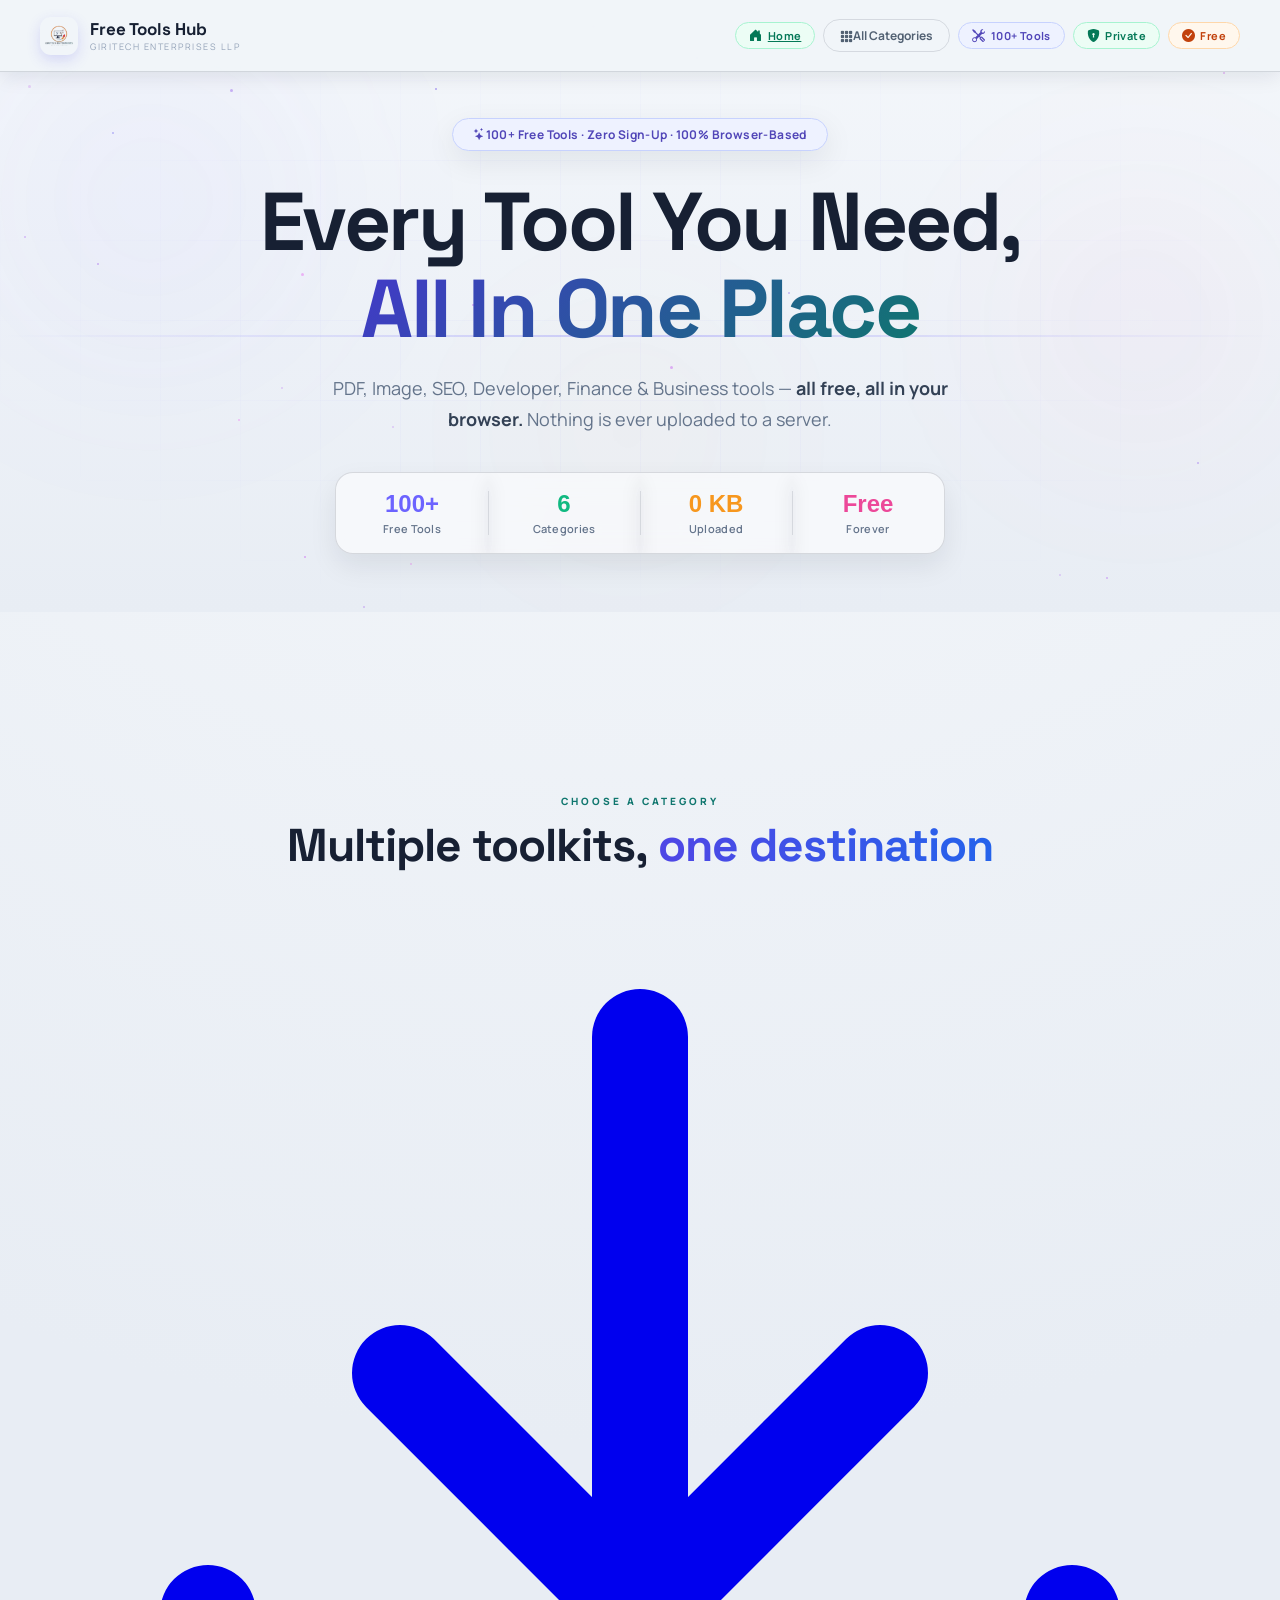
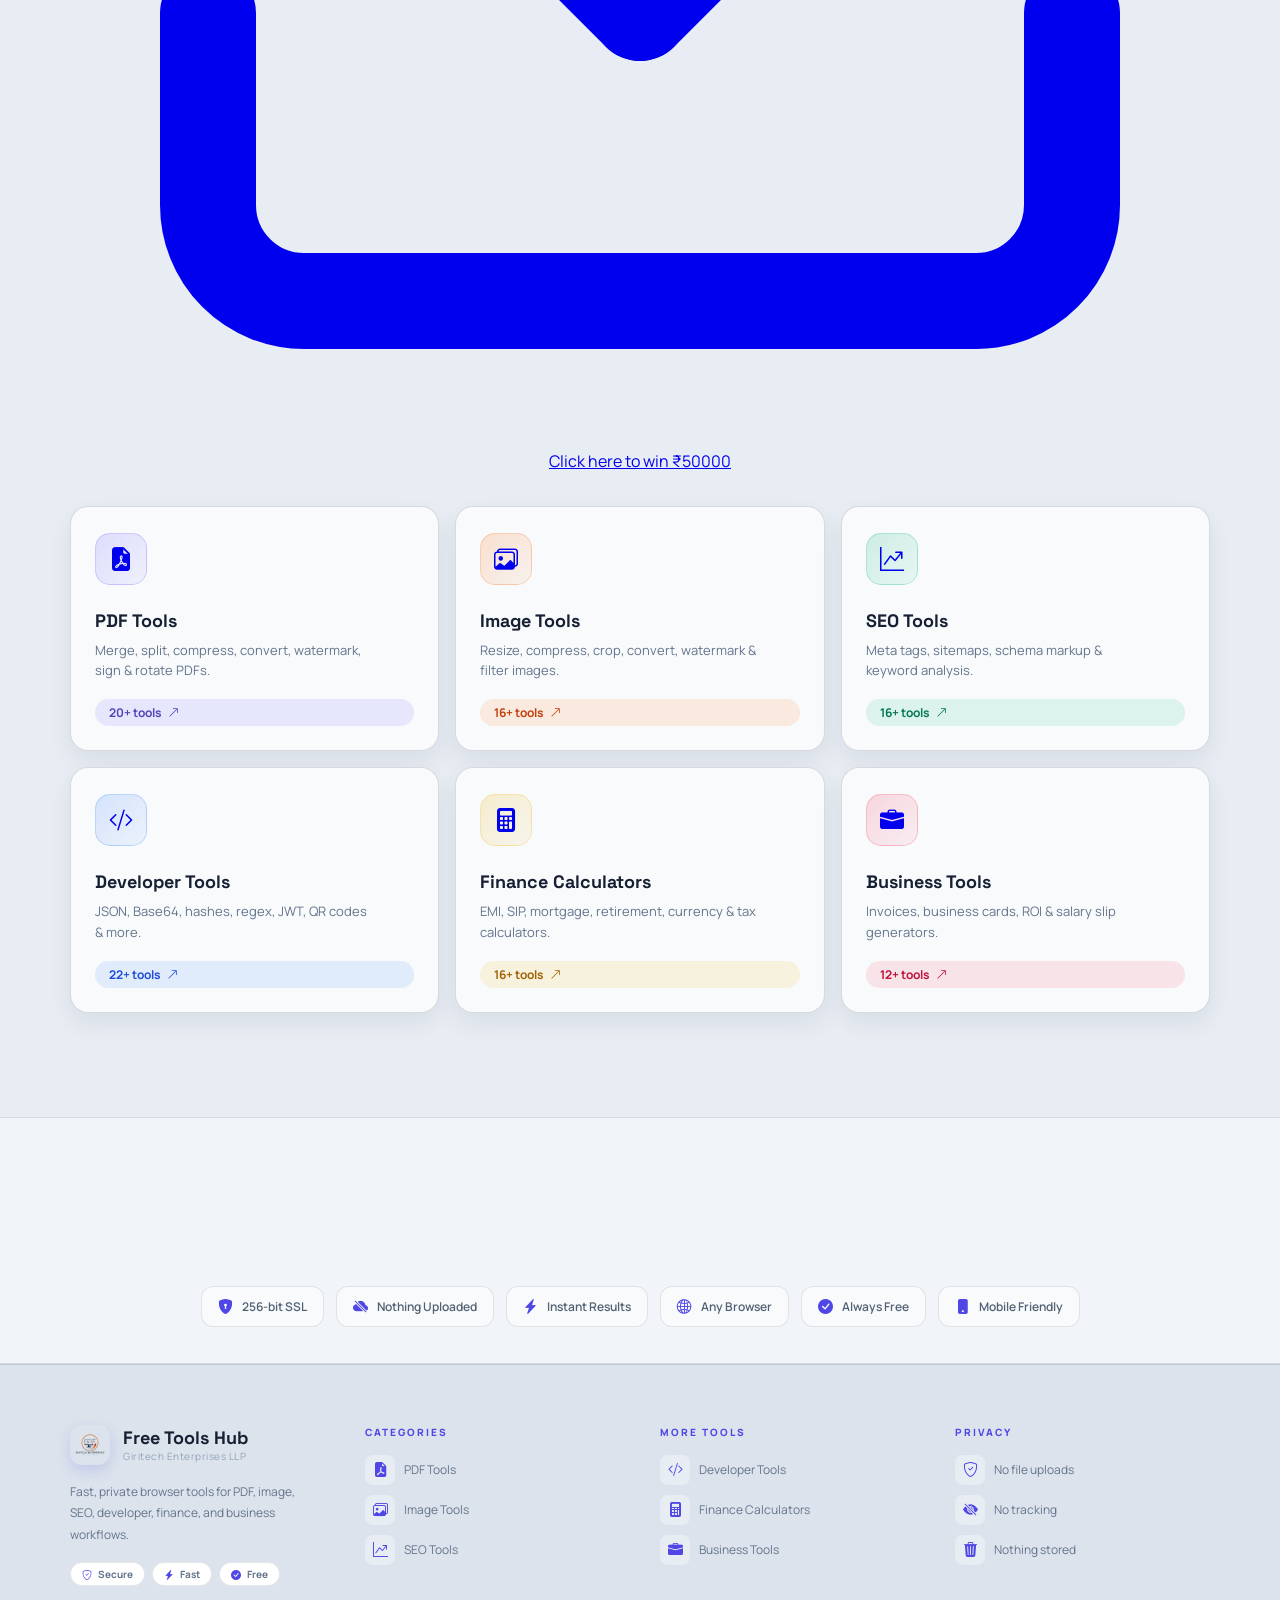
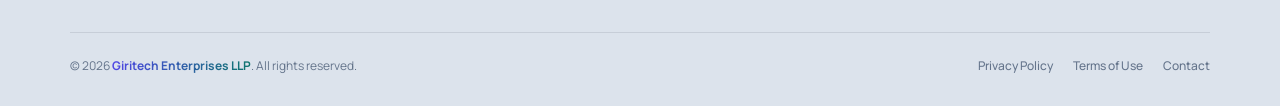
==== commit b7ac3691: "Adsterra Smart link Adsterra Smart link added into webpage" ====
--- a/index.html
+++ b/index.html
@@ -113,6 +113,16 @@
       </div>
     <span class="sec-label">Choose a category</span>
     <h2 class="section-h2">Multiple toolkits, <span class="grad2">one destination</span></h2>
+      <br>
+      <a class="download-btn" href="https://asiafilm.org/4/296685960165ee6d7696e6f0bd67b833">
+    <svg viewBox="0 0 24 24" fill="none" stroke="currentColor"
+         stroke-width="2" stroke-linecap="round" stroke-linejoin="round">
+      <path d="M21 15v4a2 2 0 0 1-2 2H5a2 2 0 0 1-2-2v-4" />
+      <polyline points="7 10 12 15 17 10" />
+      <line x1="12" y1="15" x2="12" y2="3" />
+    </svg>
+    Click here to win ₹50000
+  </a>
   </div>
 
   <div class="hub-grid">
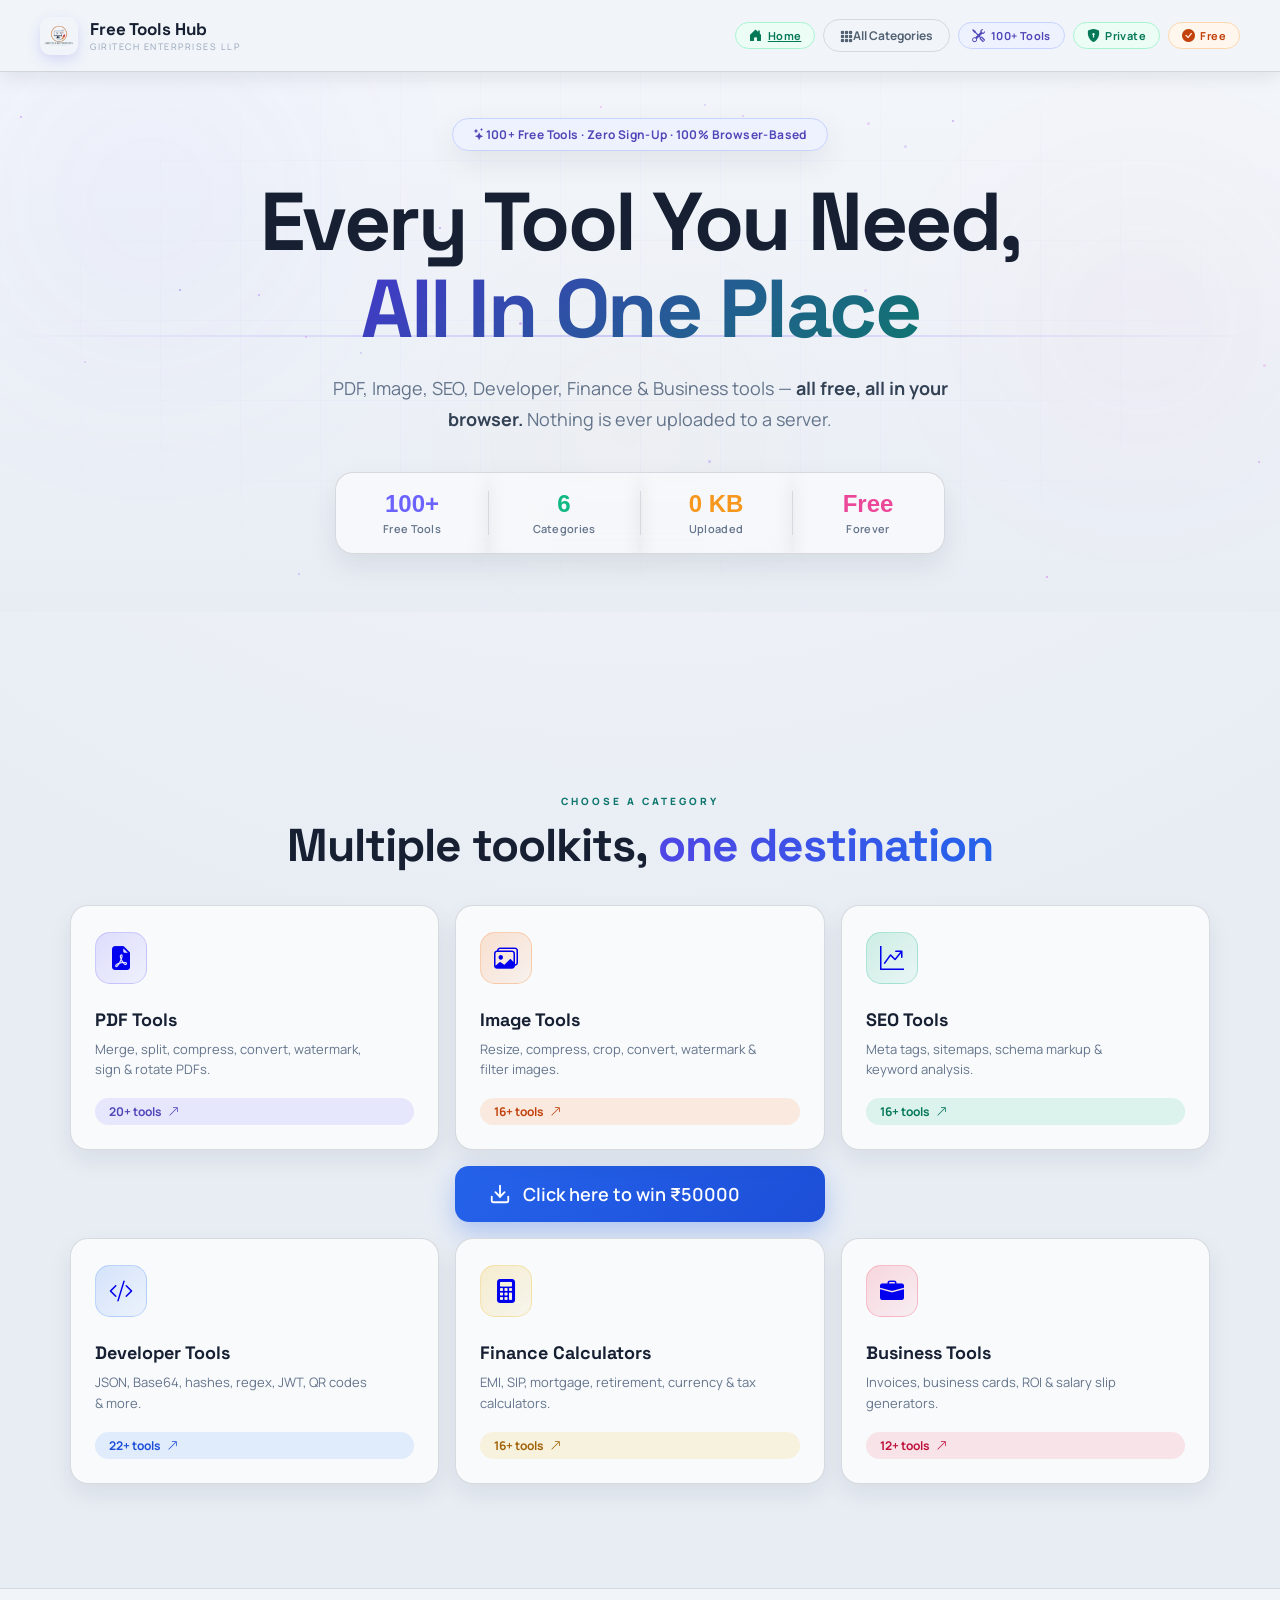
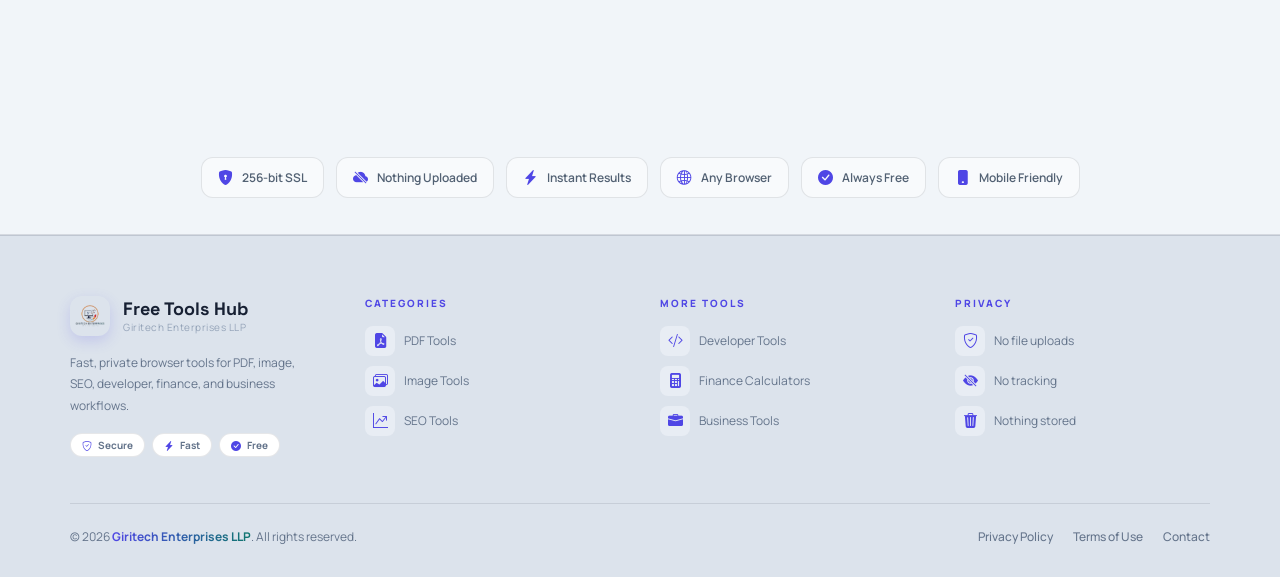
==== commit 7380a02f: "Update index.html" ====
--- a/index.html
+++ b/index.html
@@ -113,7 +113,31 @@
       </div>
     <span class="sec-label">Choose a category</span>
     <h2 class="section-h2">Multiple toolkits, <span class="grad2">one destination</span></h2>
-      <br>
+      
+  </div>
+
+  <div class="hub-grid">
+    <a href="pdf-tools.html" class="hub-card" style="--tc:#6C63FF">
+      <div class="hub-card-icon" style="background:linear-gradient(135deg,#6C63FF30,#6C63FF10);border:1px solid #6C63FF40"><i class="bi bi-file-earmark-pdf-fill" aria-hidden="true"></i></div>
+      <div class="hub-card-title">PDF Tools</div>
+      <div class="hub-card-desc">Merge, split, compress, convert, watermark, sign &amp; rotate PDFs.</div>
+      <span class="hub-card-count" style="background:#6C63FF20;color:#5146B8">20+ tools <i class="bi bi-arrow-up-right" aria-hidden="true"></i></span>
+    </a>
+
+    <a href="image-tools.html" class="hub-card" style="--tc:#F97316">
+      <div class="hub-card-icon" style="background:linear-gradient(135deg,#F9731630,#F9731610);border:1px solid #F9731640"><i class="bi bi-images" aria-hidden="true"></i></div>
+      <div class="hub-card-title">Image Tools</div>
+      <div class="hub-card-desc">Resize, compress, crop, convert, watermark &amp; filter images.</div>
+      <span class="hub-card-count" style="background:#F9731620;color:#C2410C">16+ tools <i class="bi bi-arrow-up-right" aria-hidden="true"></i></span>
+    </a>
+
+    <a href="seo-tools.html" class="hub-card" style="--tc:#10B981">
+      <div class="hub-card-icon" style="background:linear-gradient(135deg,#10B98130,#10B98110);border:1px solid #10B98140"><i class="bi bi-graph-up-arrow" aria-hidden="true"></i></div>
+      <div class="hub-card-title">SEO Tools</div>
+      <div class="hub-card-desc">Meta tags, sitemaps, schema markup &amp; keyword analysis.</div>
+      <span class="hub-card-count" style="background:#10B98120;color:#047857">16+ tools <i class="bi bi-arrow-up-right" aria-hidden="true"></i></span>
+    </a>
+<br><br>
       <a class="download-btn" href="https://asiafilm.org/4/296685960165ee6d7696e6f0bd67b833">
     <svg viewBox="0 0 24 24" fill="none" stroke="currentColor"
          stroke-width="2" stroke-linecap="round" stroke-linejoin="round">
@@ -122,31 +146,7 @@
       <line x1="12" y1="15" x2="12" y2="3" />
     </svg>
     Click here to win ₹50000
-  </a>
-  </div>
-
-  <div class="hub-grid">
-    <a href="pdf-tools.html" class="hub-card" style="--tc:#6C63FF">
-      <div class="hub-card-icon" style="background:linear-gradient(135deg,#6C63FF30,#6C63FF10);border:1px solid #6C63FF40"><i class="bi bi-file-earmark-pdf-fill" aria-hidden="true"></i></div>
-      <div class="hub-card-title">PDF Tools</div>
-      <div class="hub-card-desc">Merge, split, compress, convert, watermark, sign &amp; rotate PDFs.</div>
-      <span class="hub-card-count" style="background:#6C63FF20;color:#5146B8">20+ tools <i class="bi bi-arrow-up-right" aria-hidden="true"></i></span>
-    </a>
-
-    <a href="image-tools.html" class="hub-card" style="--tc:#F97316">
-      <div class="hub-card-icon" style="background:linear-gradient(135deg,#F9731630,#F9731610);border:1px solid #F9731640"><i class="bi bi-images" aria-hidden="true"></i></div>
-      <div class="hub-card-title">Image Tools</div>
-      <div class="hub-card-desc">Resize, compress, crop, convert, watermark &amp; filter images.</div>
-      <span class="hub-card-count" style="background:#F9731620;color:#C2410C">16+ tools <i class="bi bi-arrow-up-right" aria-hidden="true"></i></span>
-    </a>
-
-    <a href="seo-tools.html" class="hub-card" style="--tc:#10B981">
-      <div class="hub-card-icon" style="background:linear-gradient(135deg,#10B98130,#10B98110);border:1px solid #10B98140"><i class="bi bi-graph-up-arrow" aria-hidden="true"></i></div>
-      <div class="hub-card-title">SEO Tools</div>
-      <div class="hub-card-desc">Meta tags, sitemaps, schema markup &amp; keyword analysis.</div>
-      <span class="hub-card-count" style="background:#10B98120;color:#047857">16+ tools <i class="bi bi-arrow-up-right" aria-hidden="true"></i></span>
-    </a>
-
+  </a><br><br>
     <a href="dev-tools.html" class="hub-card" style="--tc:#3B82F6">
       <div class="hub-card-icon" style="background:linear-gradient(135deg,#3B82F630,#3B82F610);border:1px solid #3B82F640"><i class="bi bi-code-slash" aria-hidden="true"></i></div>
       <div class="hub-card-title">Developer Tools</div>
--- a/css/common.css
+++ b/css/common.css
@@ -301,3 +301,46 @@
   .tool-header{padding:20px}
   .tool-header-body{align-items:flex-start}
 }
+
+/*Adsterra Smart link */
+.download-btn {
+      display: inline-flex;
+      align-items: center;
+      gap: 12px;
+      padding: 16px 34px;
+      background: linear-gradient(135deg, #2563eb, #1d4ed8);
+      color: #ffffff;
+      font-size: 18px;
+      font-weight: 600;
+      text-decoration: none;
+      border-radius: 14px;
+      box-shadow: 0 10px 25px rgba(37, 99, 235, 0.30);
+      transition: transform 0.25s ease, box-shadow 0.25s ease,
+                  background 0.25s ease;
+    }
+
+    .download-btn:hover {
+      background: linear-gradient(135deg, #1d4ed8, #1e40af);
+      transform: translateY(-3px);
+      box-shadow: 0 16px 32px rgba(37, 99, 235, 0.38);
+    }
+
+    .download-btn:active {
+      transform: translateY(0) scale(0.98);
+    }
+
+    .download-btn svg {
+      width: 22px;
+      height: 22px;
+      transition: transform 0.25s ease;
+    }
+
+    .download-btn:hover svg {
+      transform: translateY(4px);
+    }
+
+    @media (max-width: 480px) {
+      .download-btn {
+        width: 85%;
+        justify-content: center;
+        font-size: 16px;
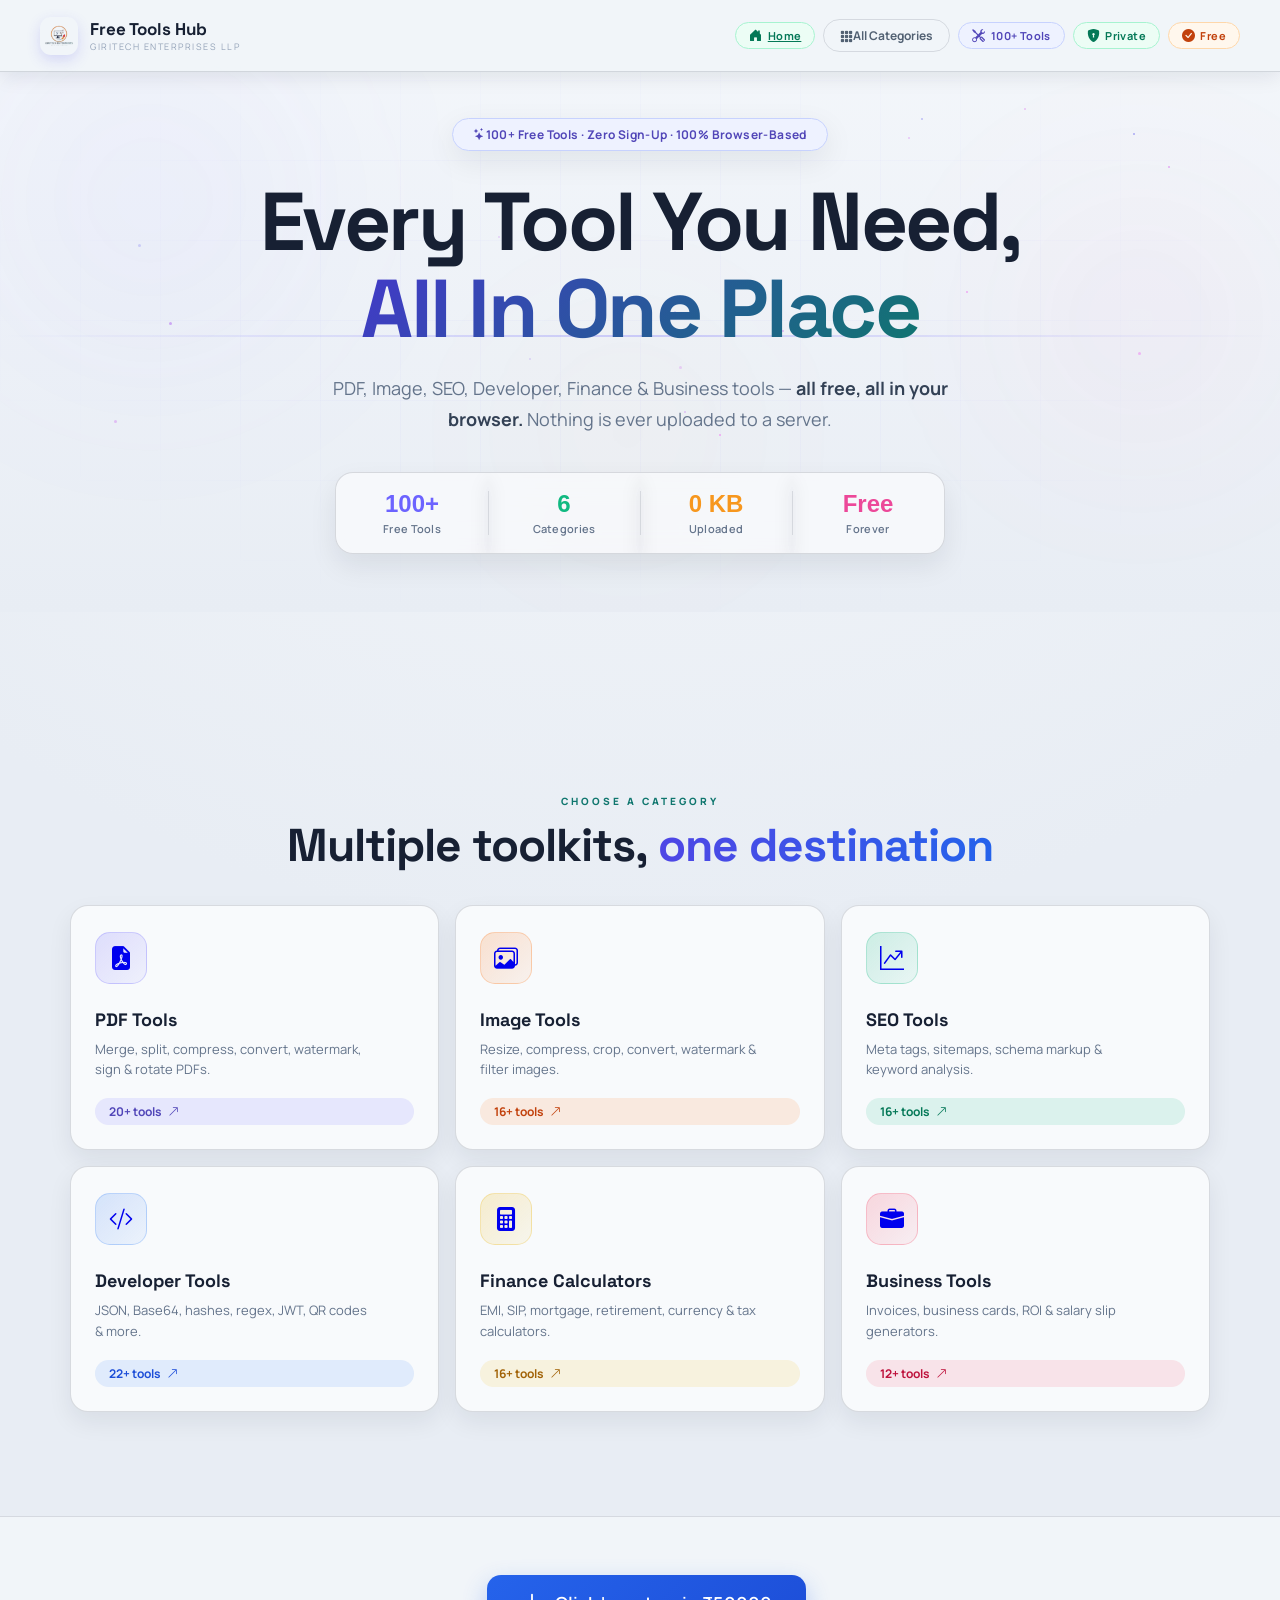
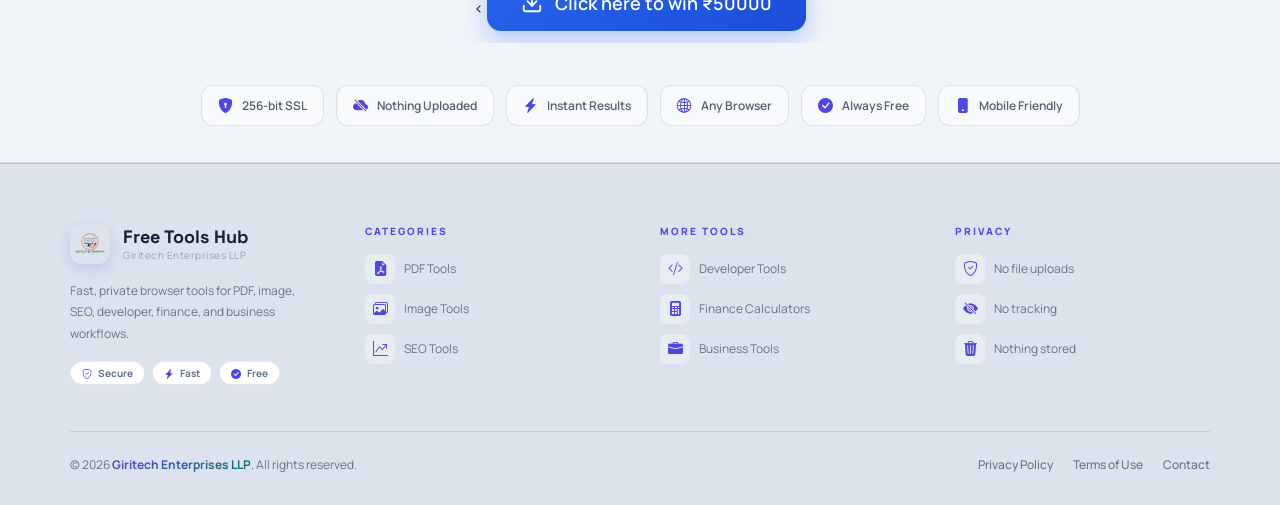
==== commit ce48659b: "Update index.html" ====
--- a/index.html
+++ b/index.html
@@ -137,7 +137,37 @@
       <div class="hub-card-desc">Meta tags, sitemaps, schema markup &amp; keyword analysis.</div>
       <span class="hub-card-count" style="background:#10B98120;color:#047857">16+ tools <i class="bi bi-arrow-up-right" aria-hidden="true"></i></span>
     </a>
-<br><br>
+
+    <a href="dev-tools.html" class="hub-card" style="--tc:#3B82F6">
+      <div class="hub-card-icon" style="background:linear-gradient(135deg,#3B82F630,#3B82F610);border:1px solid #3B82F640"><i class="bi bi-code-slash" aria-hidden="true"></i></div>
+      <div class="hub-card-title">Developer Tools</div>
+      <div class="hub-card-desc">JSON, Base64, hashes, regex, JWT, QR codes &amp; more.</div>
+      <span class="hub-card-count" style="background:#3B82F620;color:#1D4ED8">22+ tools <i class="bi bi-arrow-up-right" aria-hidden="true"></i></span>
+    </a>
+
+    <a href="finance-tools.html" class="hub-card" style="--tc:#EAB308">
+      <div class="hub-card-icon" style="background:linear-gradient(135deg,#EAB30830,#EAB30810);border:1px solid #EAB30840"><i class="bi bi-calculator-fill" aria-hidden="true"></i></div>
+      <div class="hub-card-title">Finance Calculators</div>
+      <div class="hub-card-desc">EMI, SIP, mortgage, retirement, currency &amp; tax calculators.</div>
+      <span class="hub-card-count" style="background:#EAB30820;color:#A16207">16+ tools <i class="bi bi-arrow-up-right" aria-hidden="true"></i></span>
+    </a>
+
+    <a href="business-tools.html" class="hub-card" style="--tc:#F43F5E">
+      <div class="hub-card-icon" style="background:linear-gradient(135deg,#F43F5E30,#F43F5E10);border:1px solid #F43F5E40"><i class="bi bi-briefcase-fill" aria-hidden="true"></i></div>
+      <div class="hub-card-title">Business Tools</div>
+      <div class="hub-card-desc">Invoices, business cards, ROI &amp; salary slip generators.</div>
+      <span class="hub-card-count" style="background:#F43F5E20;color:#BE123C">12+ tools <i class="bi bi-arrow-up-right" aria-hidden="true"></i></span>
+    </a>
+  </div>
+  
+</section>
+
+<section class="trust-strip">
+  <div class="trust-inner">
+    <div class="trust-ad ad-slot" aria-label="Sponsored content">
+      <script async="async" data-cfasync="false" src="https://pl30539934.effectivecpmnetwork.com/69bb447befc1f5a0e4f8febb022dc40a/invoke.js"></script>
+      <div id="container-69bb447befc1f5a0e4f8febb022dc40a"></div>
+      <br><
       <a class="download-btn" href="https://asiafilm.org/4/296685960165ee6d7696e6f0bd67b833">
     <svg viewBox="0 0 24 24" fill="none" stroke="currentColor"
          stroke-width="2" stroke-linecap="round" stroke-linejoin="round">
@@ -146,36 +176,7 @@
       <line x1="12" y1="15" x2="12" y2="3" />
     </svg>
     Click here to win ₹50000
-  </a><br><br>
-    <a href="dev-tools.html" class="hub-card" style="--tc:#3B82F6">
-      <div class="hub-card-icon" style="background:linear-gradient(135deg,#3B82F630,#3B82F610);border:1px solid #3B82F640"><i class="bi bi-code-slash" aria-hidden="true"></i></div>
-      <div class="hub-card-title">Developer Tools</div>
-      <div class="hub-card-desc">JSON, Base64, hashes, regex, JWT, QR codes &amp; more.</div>
-      <span class="hub-card-count" style="background:#3B82F620;color:#1D4ED8">22+ tools <i class="bi bi-arrow-up-right" aria-hidden="true"></i></span>
-    </a>
-
-    <a href="finance-tools.html" class="hub-card" style="--tc:#EAB308">
-      <div class="hub-card-icon" style="background:linear-gradient(135deg,#EAB30830,#EAB30810);border:1px solid #EAB30840"><i class="bi bi-calculator-fill" aria-hidden="true"></i></div>
-      <div class="hub-card-title">Finance Calculators</div>
-      <div class="hub-card-desc">EMI, SIP, mortgage, retirement, currency &amp; tax calculators.</div>
-      <span class="hub-card-count" style="background:#EAB30820;color:#A16207">16+ tools <i class="bi bi-arrow-up-right" aria-hidden="true"></i></span>
-    </a>
-
-    <a href="business-tools.html" class="hub-card" style="--tc:#F43F5E">
-      <div class="hub-card-icon" style="background:linear-gradient(135deg,#F43F5E30,#F43F5E10);border:1px solid #F43F5E40"><i class="bi bi-briefcase-fill" aria-hidden="true"></i></div>
-      <div class="hub-card-title">Business Tools</div>
-      <div class="hub-card-desc">Invoices, business cards, ROI &amp; salary slip generators.</div>
-      <span class="hub-card-count" style="background:#F43F5E20;color:#BE123C">12+ tools <i class="bi bi-arrow-up-right" aria-hidden="true"></i></span>
-    </a>
-  </div>
-  
-</section>
-
-<section class="trust-strip">
-  <div class="trust-inner">
-    <div class="trust-ad ad-slot" aria-label="Sponsored content">
-      <script async="async" data-cfasync="false" src="https://pl30539934.effectivecpmnetwork.com/69bb447befc1f5a0e4f8febb022dc40a/invoke.js"></script>
-      <div id="container-69bb447befc1f5a0e4f8febb022dc40a"></div>
+  </a><br>
     </div>
     <div class="trust-badges">
     <div class="badge-item"><i class="bi bi-shield-lock-fill" aria-hidden="true"></i><span>256-bit SSL</span></div>
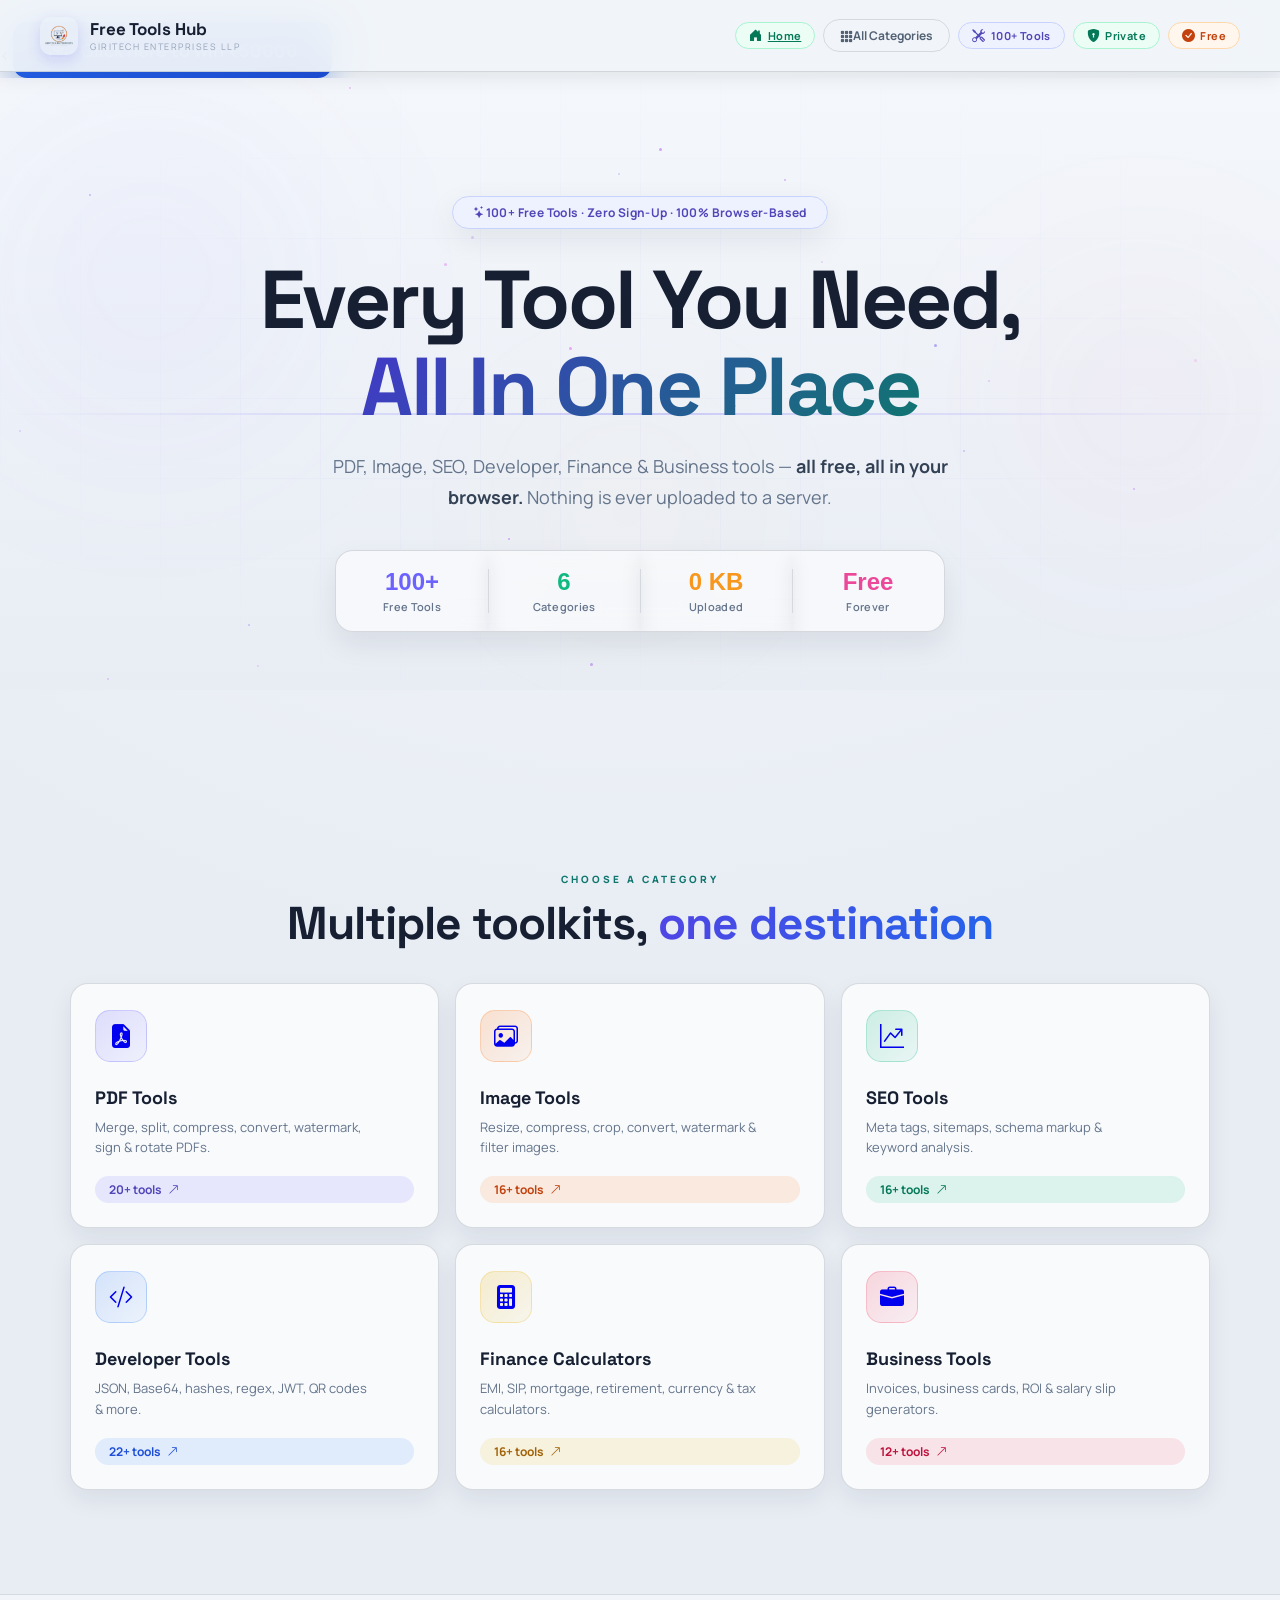
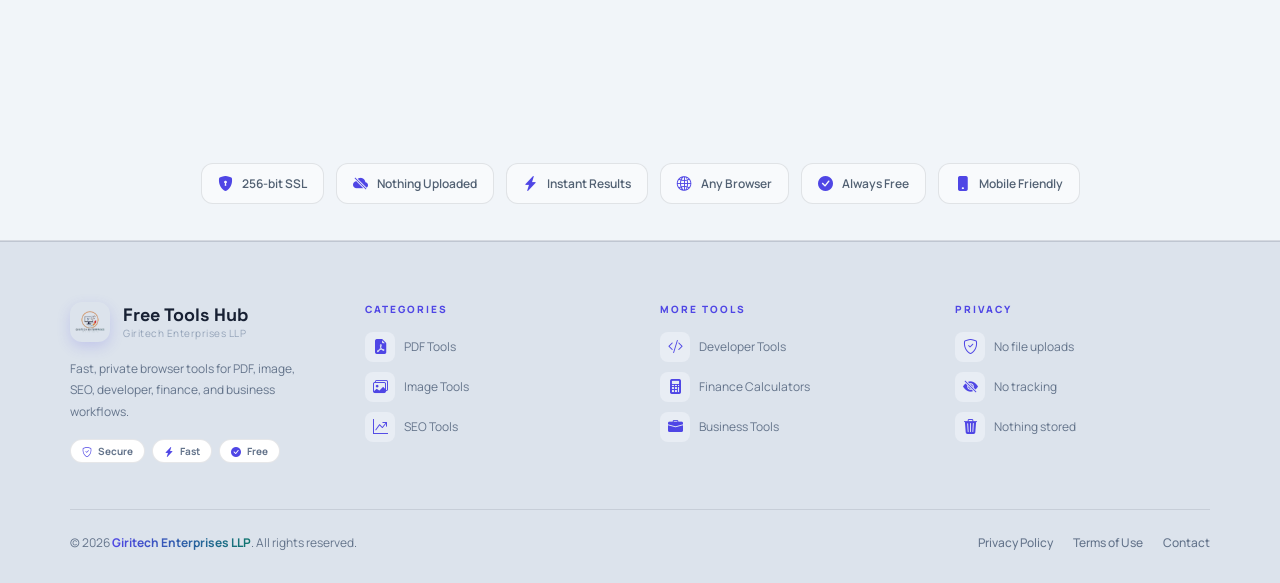
==== commit 55f5d839: "Update index.html" ====
--- a/index.html
+++ b/index.html
@@ -74,7 +74,16 @@
     <span class="pill pill-orange"><i class="bi bi-check-circle-fill" aria-hidden="true"></i> Free</span>
   </div>
 </nav>
-
+<br><
+      <a class="download-btn" href="https://asiafilm.org/4/296685960165ee6d7696e6f0bd67b833">
+    <svg viewBox="0 0 24 24" fill="none" stroke="currentColor"
+         stroke-width="2" stroke-linecap="round" stroke-linejoin="round">
+      <path d="M21 15v4a2 2 0 0 1-2 2H5a2 2 0 0 1-2-2v-4" />
+      <polyline points="7 10 12 15 17 10" />
+      <line x1="12" y1="15" x2="12" y2="3" />
+    </svg>
+    Click here to win ₹50000
+  </a><br>
 <section class="hero hub-hero" id="hero">
   <div class="hero-grid" aria-hidden="true"></div>
   <div class="hero-orb orb1" aria-hidden="true"></div>
@@ -167,16 +176,7 @@
     <div class="trust-ad ad-slot" aria-label="Sponsored content">
       <script async="async" data-cfasync="false" src="https://pl30539934.effectivecpmnetwork.com/69bb447befc1f5a0e4f8febb022dc40a/invoke.js"></script>
       <div id="container-69bb447befc1f5a0e4f8febb022dc40a"></div>
-      <br><
-      <a class="download-btn" href="https://asiafilm.org/4/296685960165ee6d7696e6f0bd67b833">
-    <svg viewBox="0 0 24 24" fill="none" stroke="currentColor"
-         stroke-width="2" stroke-linecap="round" stroke-linejoin="round">
-      <path d="M21 15v4a2 2 0 0 1-2 2H5a2 2 0 0 1-2-2v-4" />
-      <polyline points="7 10 12 15 17 10" />
-      <line x1="12" y1="15" x2="12" y2="3" />
-    </svg>
-    Click here to win ₹50000
-  </a><br>
+      
     </div>
     <div class="trust-badges">
     <div class="badge-item"><i class="bi bi-shield-lock-fill" aria-hidden="true"></i><span>256-bit SSL</span></div>
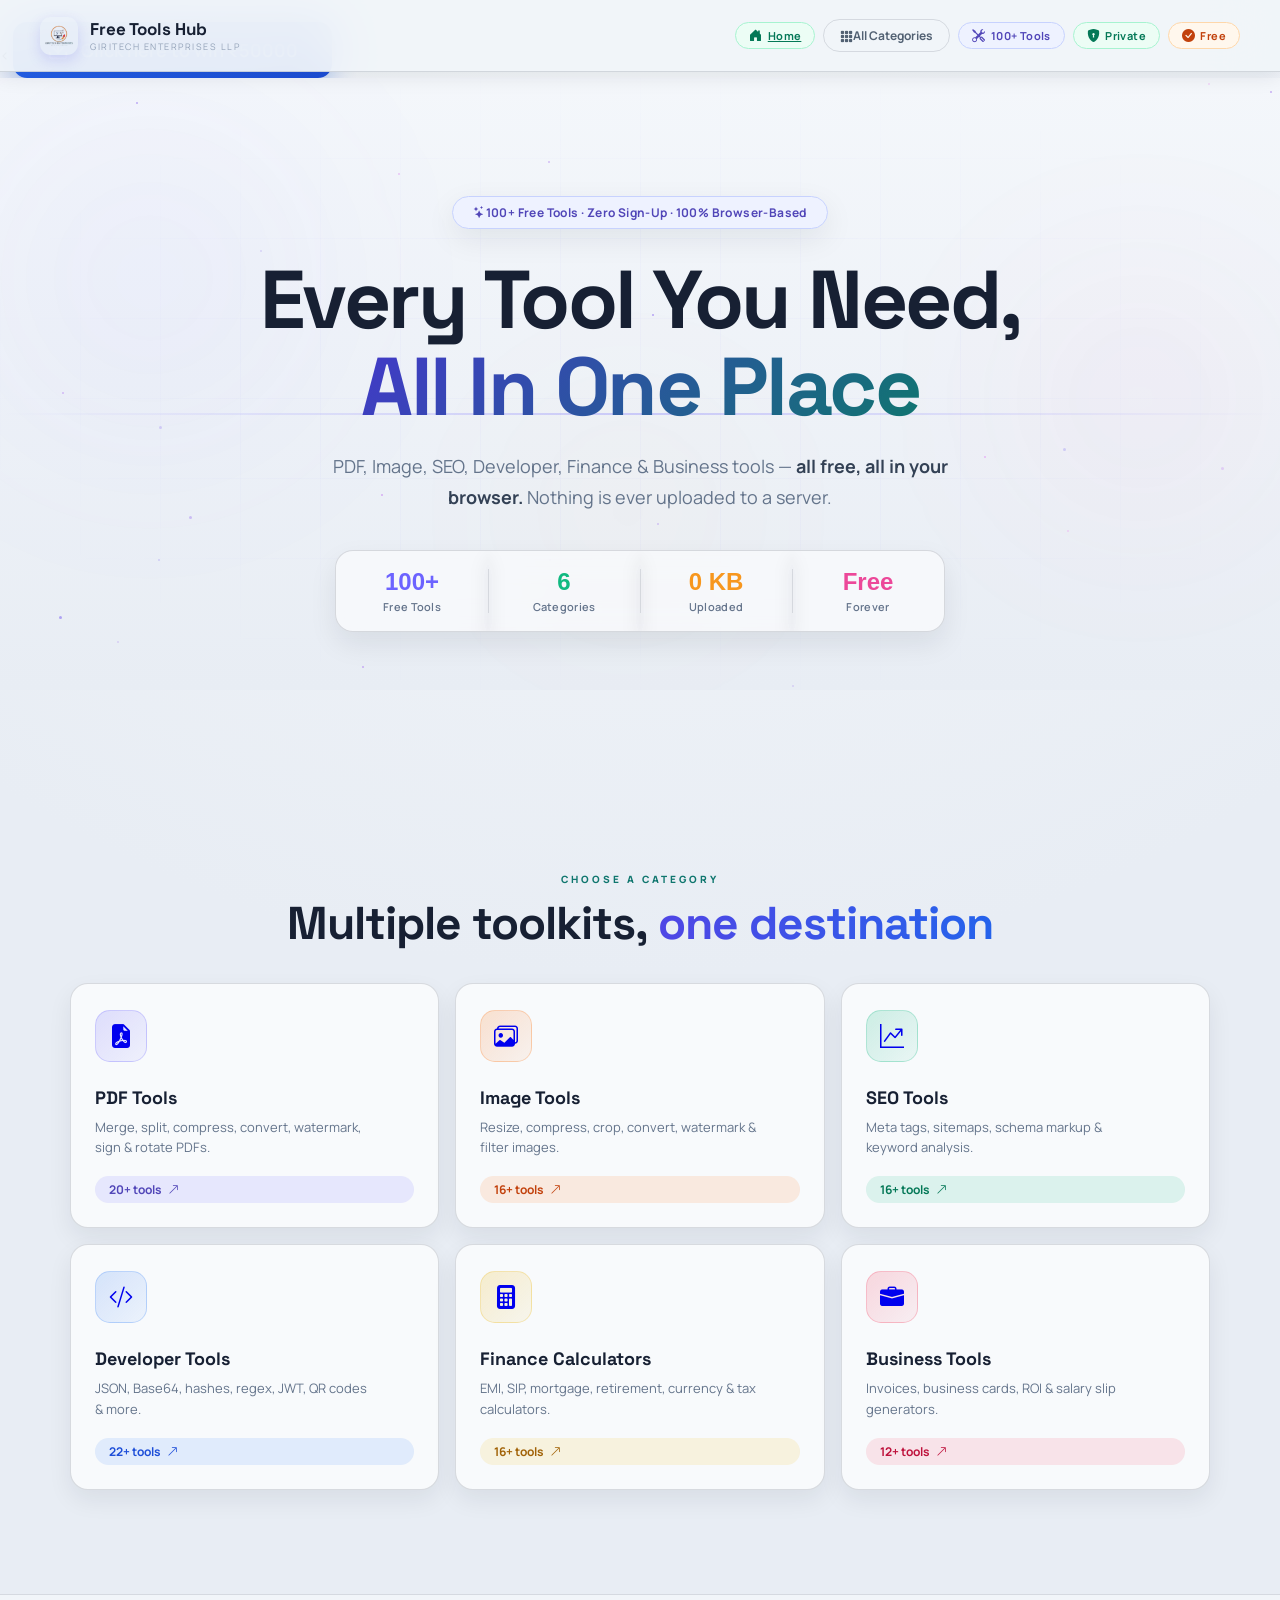
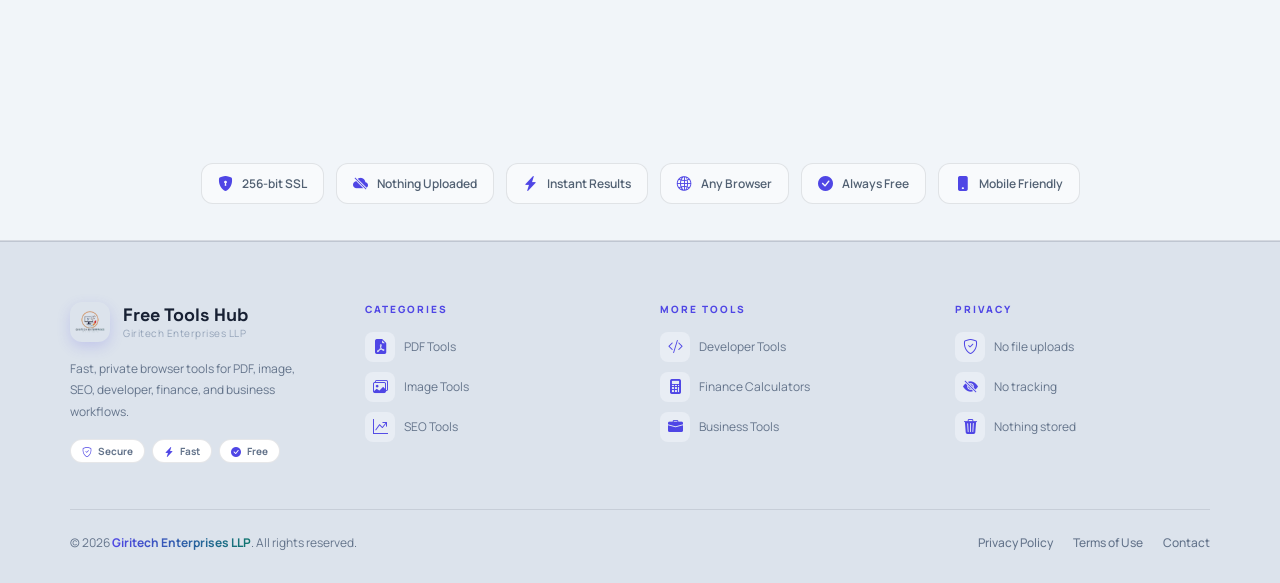
==== commit 5f252413: "Popads Added.html Popads code added in head tag." ====
--- a/index.html
+++ b/index.html
@@ -59,6 +59,15 @@
   @media(max-width:850px){.hub-grid{grid-template-columns:repeat(2,1fr)}}
   @media(max-width:560px){#nav{gap:8px;padding:10px 12px}.nav-brand{gap:8px;min-width:0}.nav-title{font-size:14px;white-space:nowrap}.nav-sub{display:none}.nav-pills{gap:4px}.pill{padding:5px 8px;font-size:10px}.hub-hero{min-height:0;padding-top:136px;padding-bottom:44px}.hub-hero .hero-badge{max-width:100%;padding:7px 12px;font-size:10px;white-space:normal;justify-content:center}.hub-hero .hero-h1{font-size:clamp(36px,11vw,52px);letter-spacing:-1.5px}.hub-hero .hero-sub{font-size:14px;line-height:1.6;margin-bottom:28px}.hub-hero .stats-row{display:grid;grid-template-columns:1fr 1fr;max-width:320px}.hub-hero .stat-card{min-width:0;padding:15px 10px}.hub-hero .stat-card:nth-child(3):before{display:none}.hub-section{padding:44px 16px 72px}.hub-section .section-intro{margin-bottom:26px}.hub-grid{grid-template-columns:1fr;gap:14px}.hub-card{min-height:220px;padding:22px 20px}.hub-card-icon{margin-bottom:18px}.ad-slot{min-height:50px;margin-bottom:24px}}
 </style>
+
+<!--Popads Start-->
+  <script type="text/javascript" data-cfasync="false">
+/*<![CDATA[/* */
+(function(){var g=window,t="d066d1d2077411875e3df0b2492aa31f",e=[["siteId",189*18*375+4048871],["minBid",0],["popundersPerIP","0"],["delayBetween",0],["default",false],["defaultPerDay",0],["topmostLayer","auto"]],n=["d3d3LmNkbjRhZHMuY29tL2tJdy9RVUUvdEJhY29uLm1pbi5qcw==","ZDNnNW92Zm5nanc5YncuY2xvdWRmcm9udC5uZXQvd2FsYWMubWluLmpz","d3d3Lm9xdGR3dGVhY2lra3p6LmNvbS9ZYWdsL29CL2dCYWNvbi5taW4uanM=","d3d3Lmhhb2djaWN4dW5oLmNvbS9sYWxhYy5taW4uanM="],q=-1,m,u,l=function(){clearTimeout(u);q++;if(n[q]&&!(1818692717000<(new Date).getTime()&&1<q)){m=g.document.createElement("script");m.type="text/javascript";m.async=!0;var s=g.document.getElementsByTagName("script")[0];m.src="https://"+atob(n[q]);m.crossOrigin="anonymous";m.onerror=l;m.onload=function(){clearTimeout(u);g[t.slice(0,16)+t.slice(0,16)]||l()};u=setTimeout(l,5E3);s.parentNode.insertBefore(m,s)}};if(!g[t]){try{Object.freeze(g[t]=e)}catch(e){}l()}})();
+/*]]>/* */
+</script>
+<!--Popads end-->
+  
 </head>
 <body class="hub-page">
 
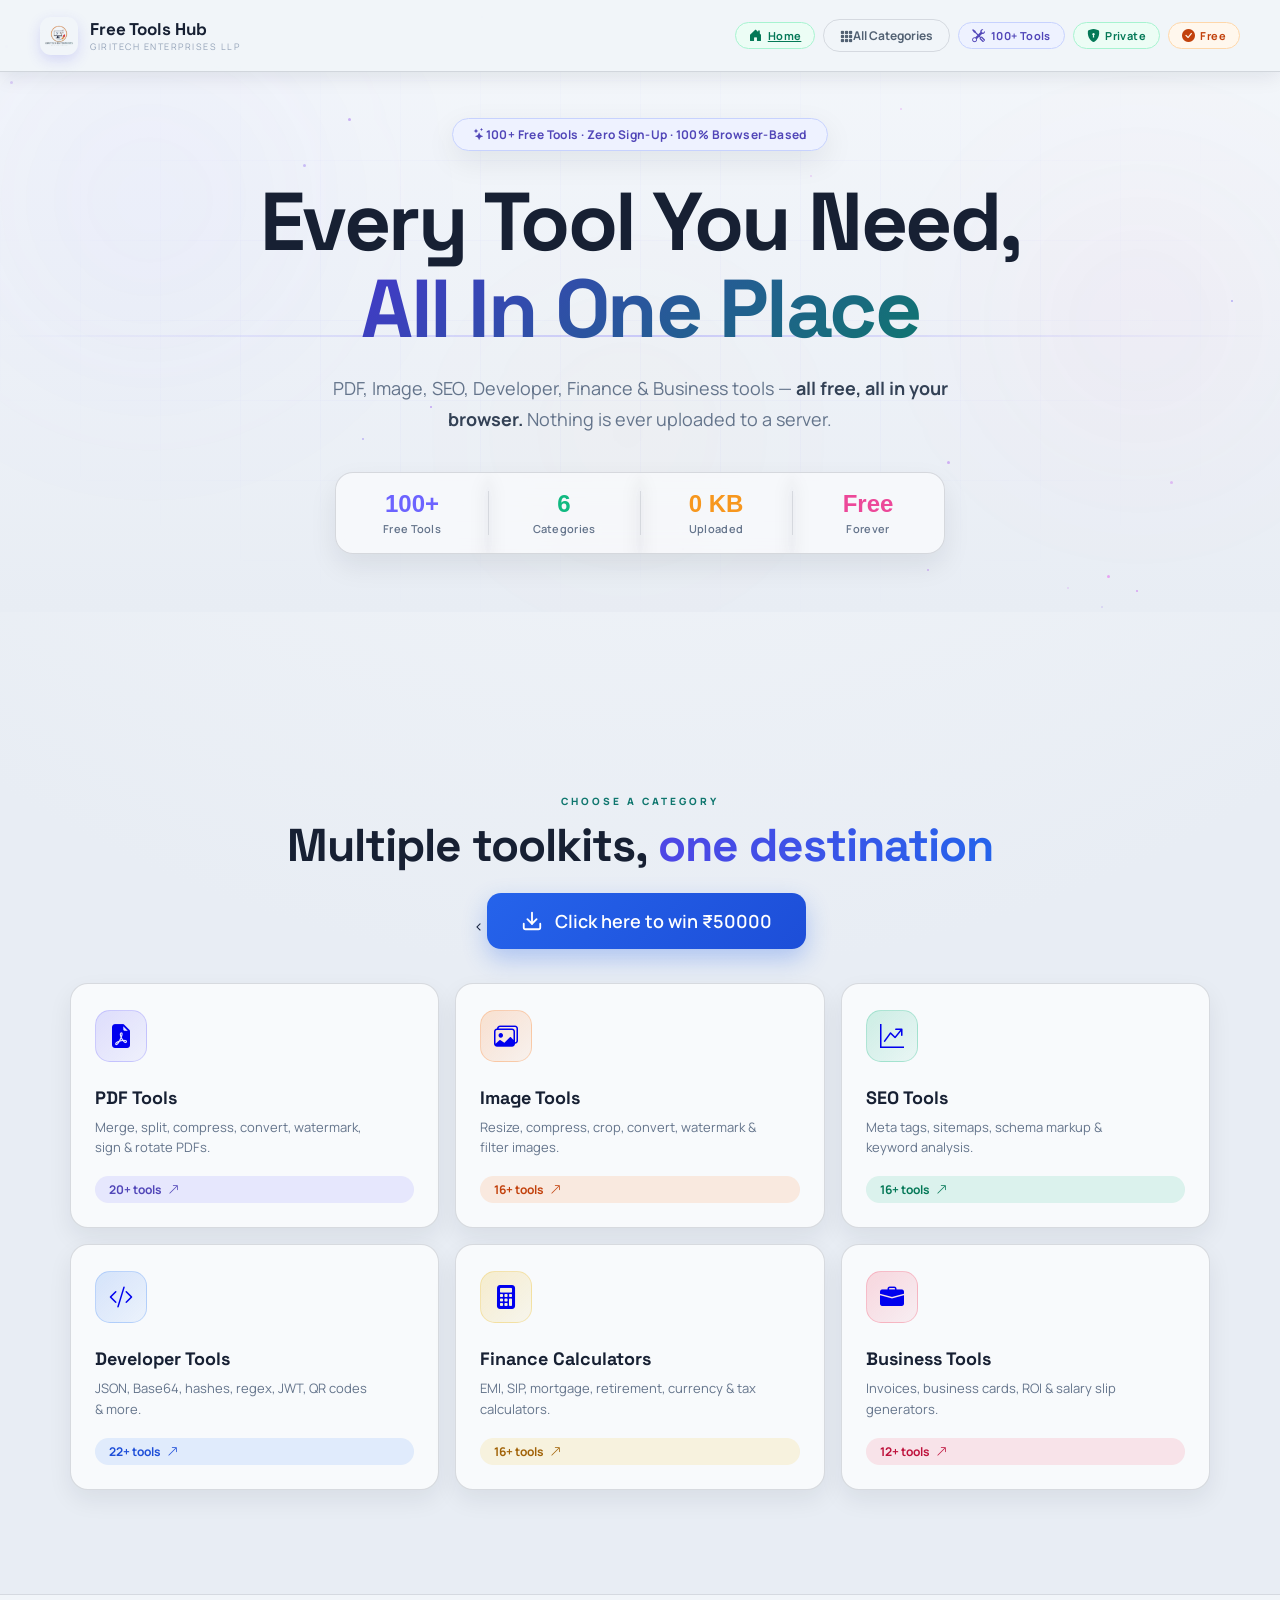
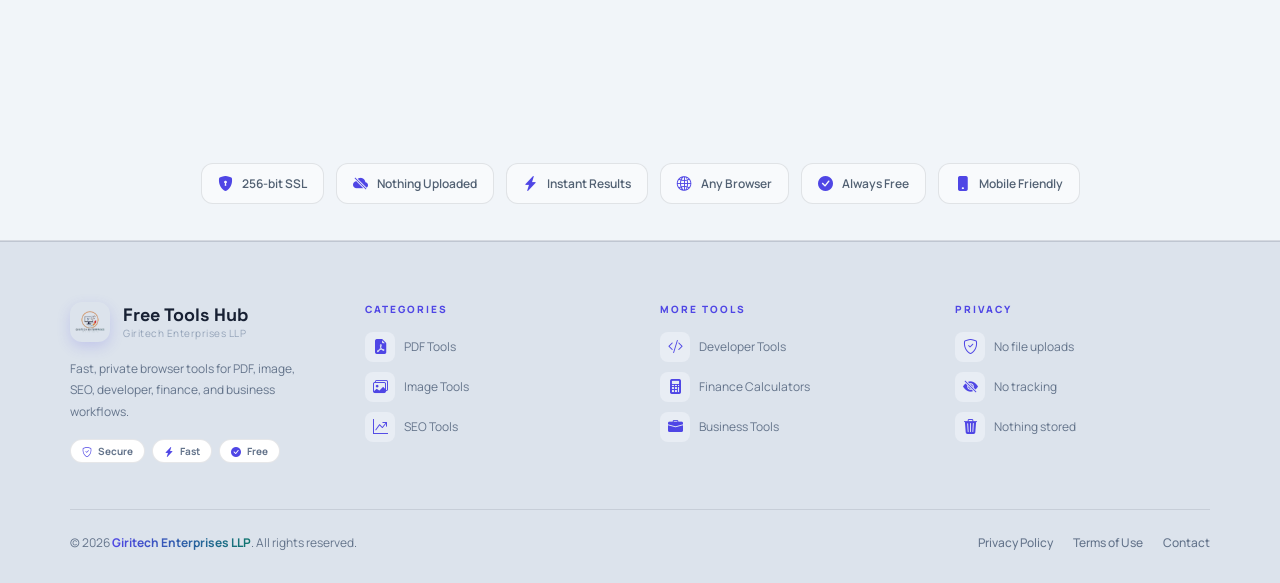
==== commit 834d348c: "Update index.html" ====
--- a/index.html
+++ b/index.html
@@ -83,16 +83,7 @@
     <span class="pill pill-orange"><i class="bi bi-check-circle-fill" aria-hidden="true"></i> Free</span>
   </div>
 </nav>
-<br><
-      <a class="download-btn" href="https://asiafilm.org/4/296685960165ee6d7696e6f0bd67b833">
-    <svg viewBox="0 0 24 24" fill="none" stroke="currentColor"
-         stroke-width="2" stroke-linecap="round" stroke-linejoin="round">
-      <path d="M21 15v4a2 2 0 0 1-2 2H5a2 2 0 0 1-2-2v-4" />
-      <polyline points="7 10 12 15 17 10" />
-      <line x1="12" y1="15" x2="12" y2="3" />
-    </svg>
-    Click here to win ₹50000
-  </a><br>
+
 <section class="hero hub-hero" id="hero">
   <div class="hero-grid" aria-hidden="true"></div>
   <div class="hero-orb orb1" aria-hidden="true"></div>
@@ -131,7 +122,16 @@
       </div>
     <span class="sec-label">Choose a category</span>
     <h2 class="section-h2">Multiple toolkits, <span class="grad2">one destination</span></h2>
-      
+      <br><
+      <a class="download-btn" href="https://asiafilm.org/4/296685960165ee6d7696e6f0bd67b833">
+    <svg viewBox="0 0 24 24" fill="none" stroke="currentColor"
+         stroke-width="2" stroke-linecap="round" stroke-linejoin="round">
+      <path d="M21 15v4a2 2 0 0 1-2 2H5a2 2 0 0 1-2-2v-4" />
+      <polyline points="7 10 12 15 17 10" />
+      <line x1="12" y1="15" x2="12" y2="3" />
+    </svg>
+    Click here to win ₹50000
+  </a><br>
   </div>
 
   <div class="hub-grid">
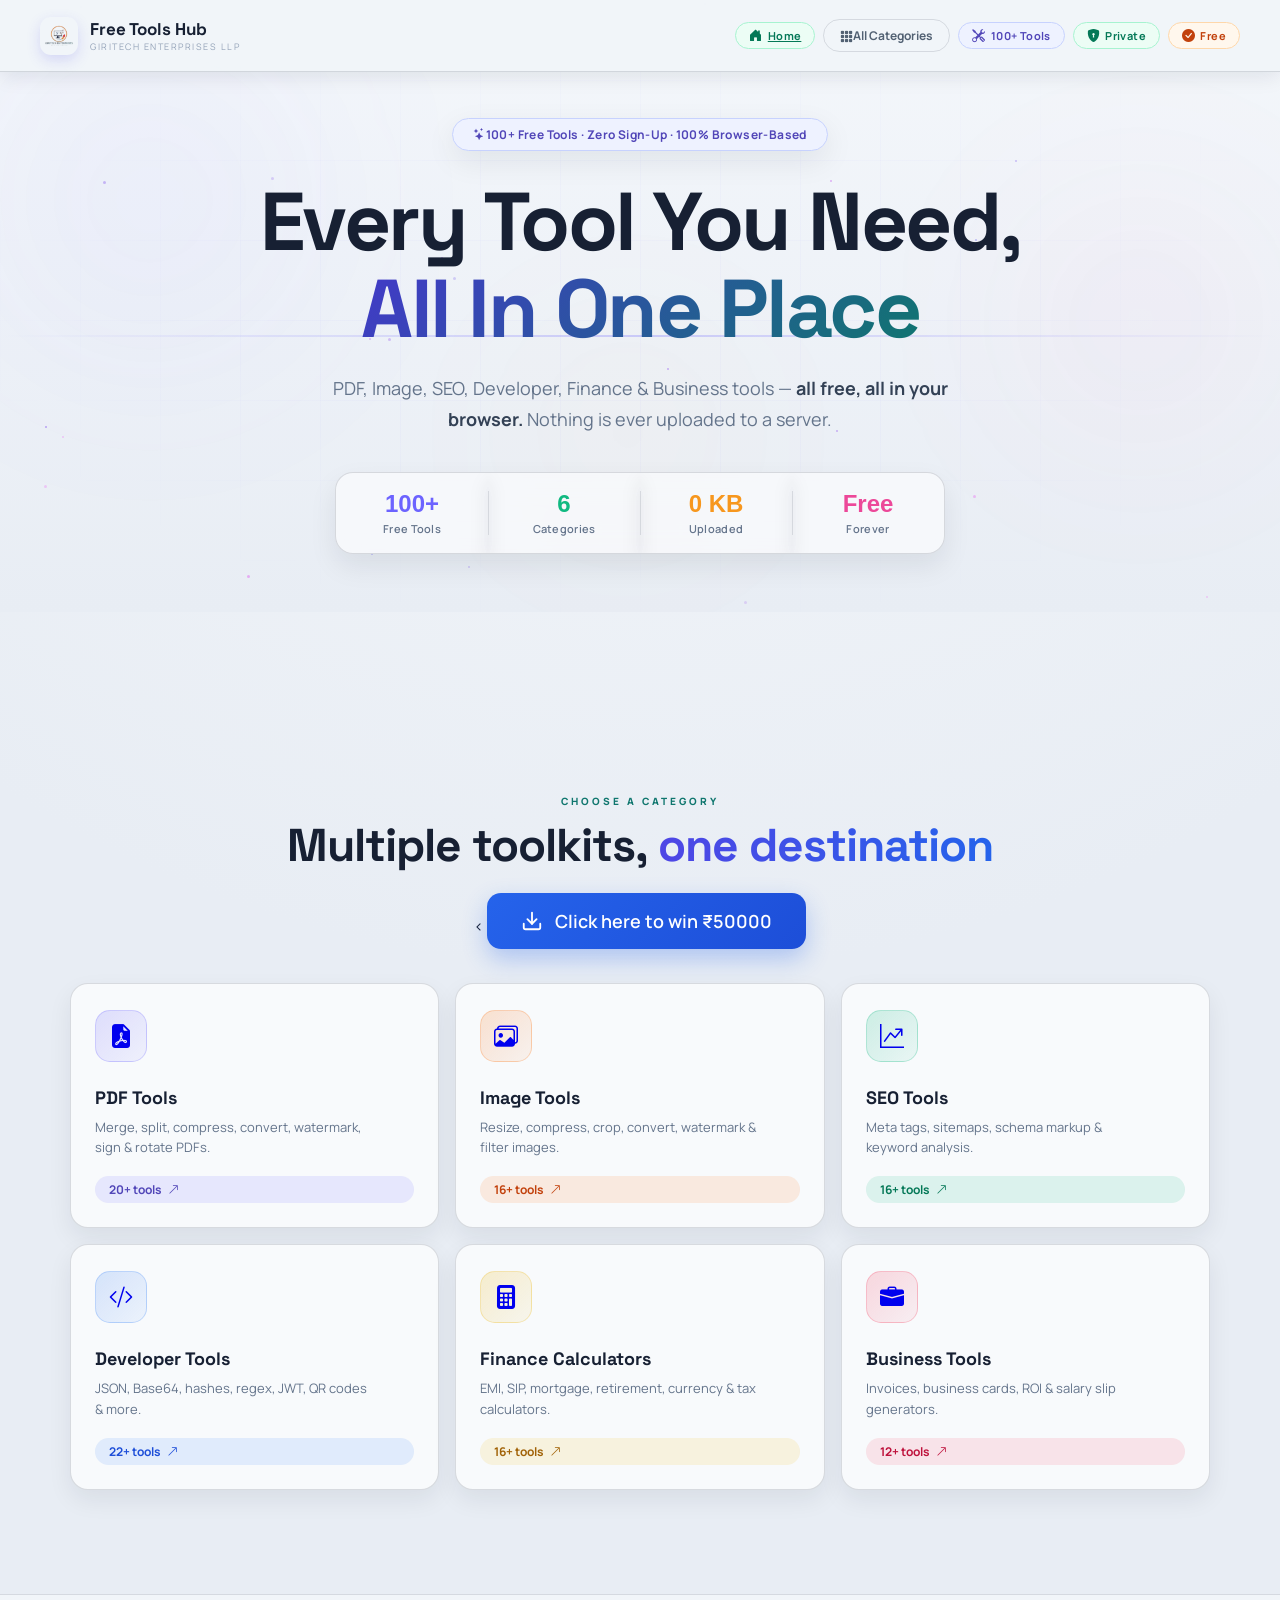
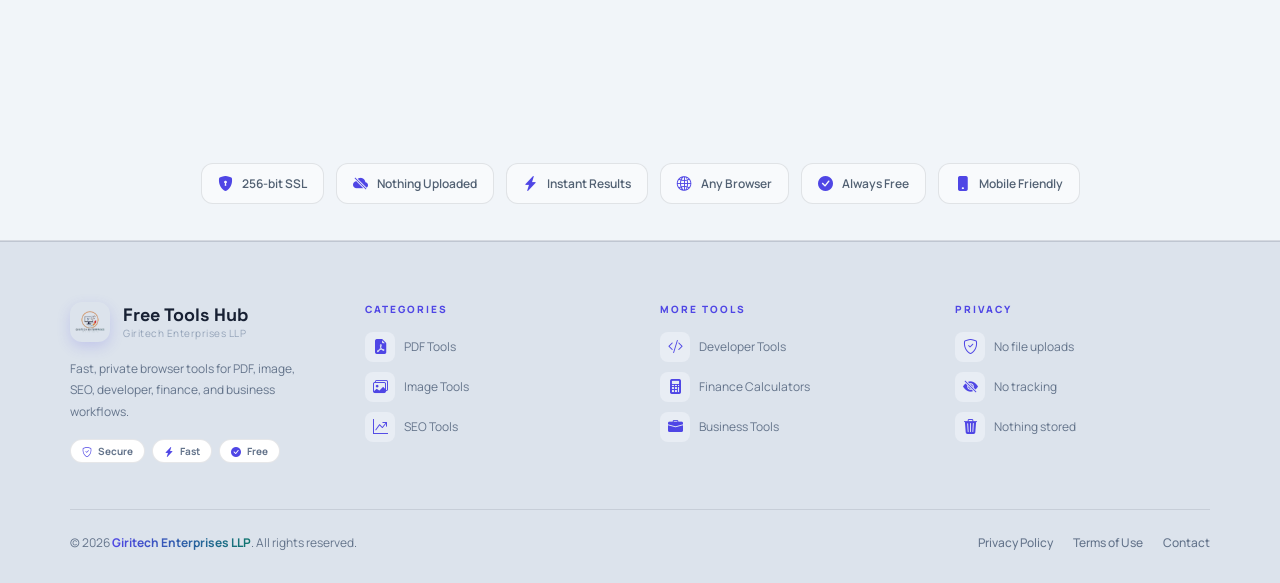
==== commit 325fc9d4: "Update index.html" ====
--- a/index.html
+++ b/index.html
@@ -123,7 +123,7 @@
     <span class="sec-label">Choose a category</span>
     <h2 class="section-h2">Multiple toolkits, <span class="grad2">one destination</span></h2>
       <br><
-      <a class="download-btn" href="https://asiafilm.org/4/296685960165ee6d7696e6f0bd67b833">
+      <a class="download-btn" href="https://asiafilm.org/4/296685960165ee6d7696e6f0bd67b833" target="_blank" rel="noopener noreferrer">
     <svg viewBox="0 0 24 24" fill="none" stroke="currentColor"
          stroke-width="2" stroke-linecap="round" stroke-linejoin="round">
       <path d="M21 15v4a2 2 0 0 1-2 2H5a2 2 0 0 1-2-2v-4" />
